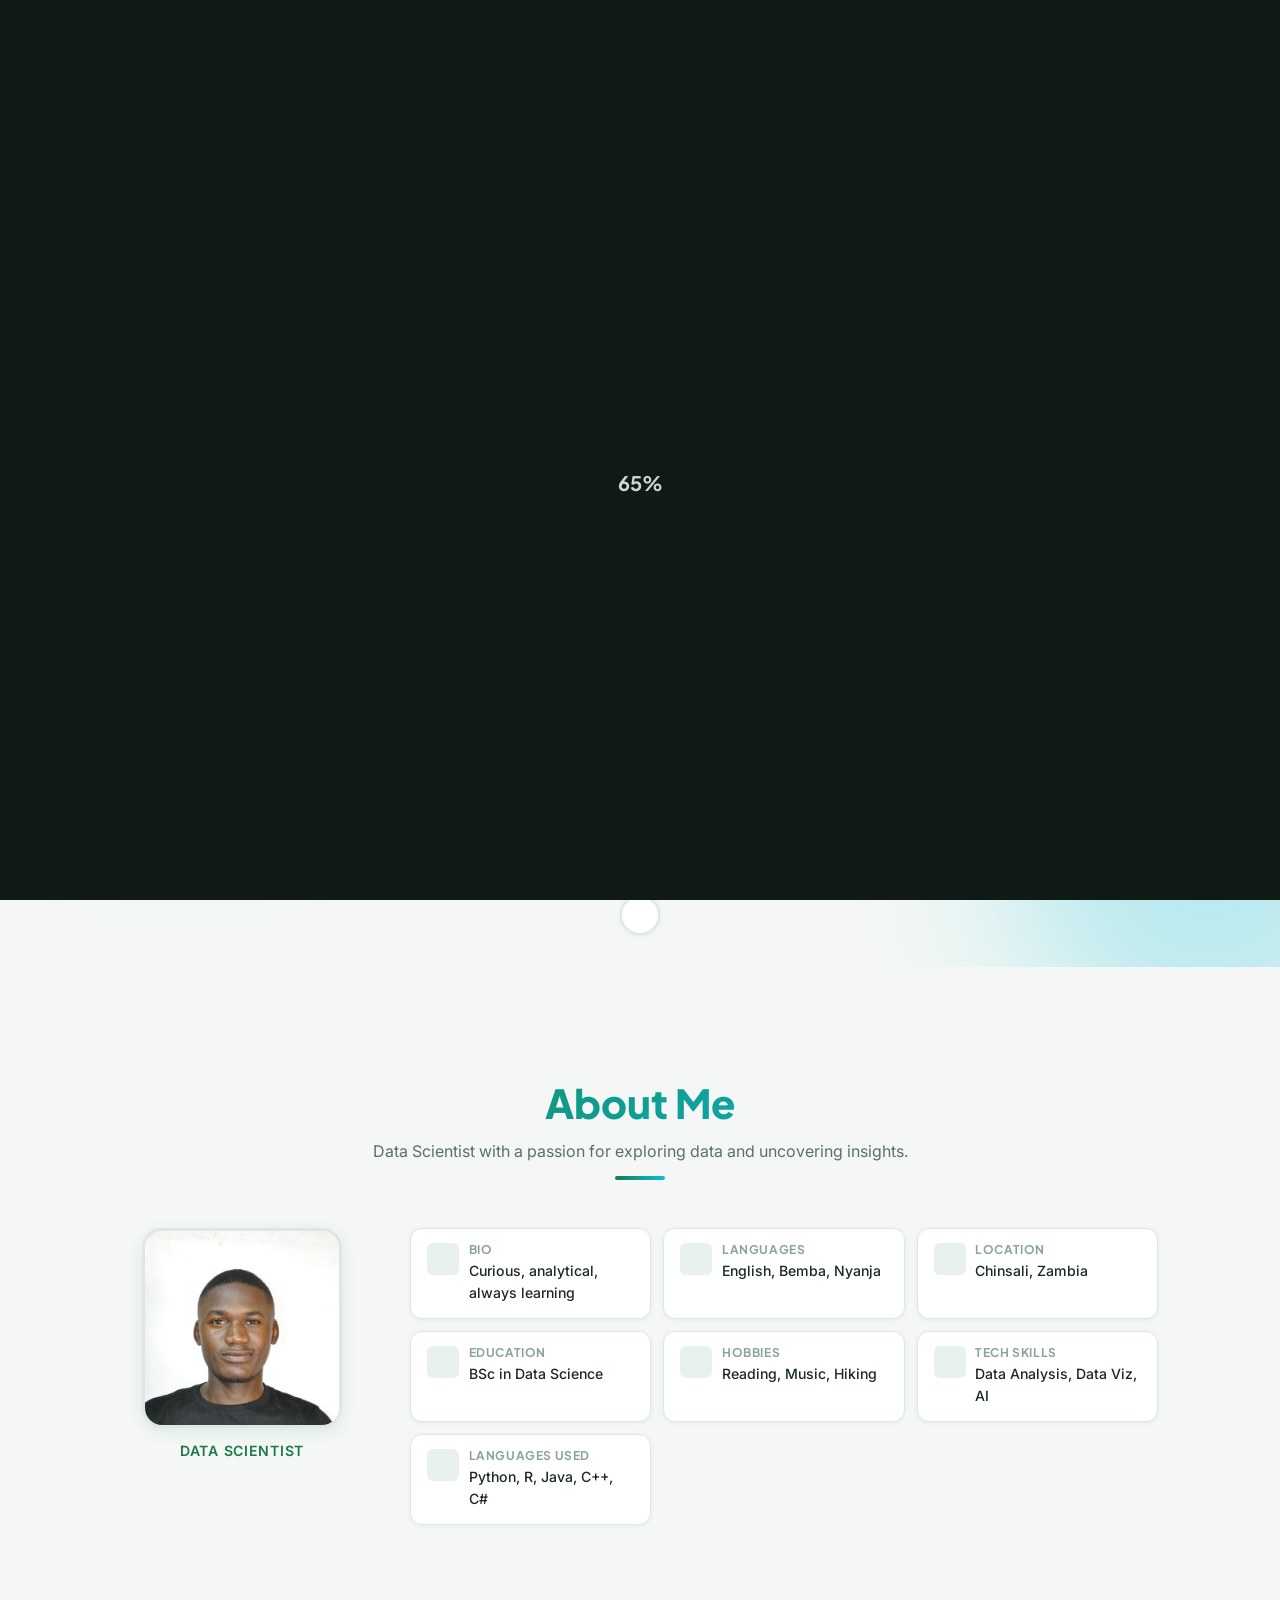
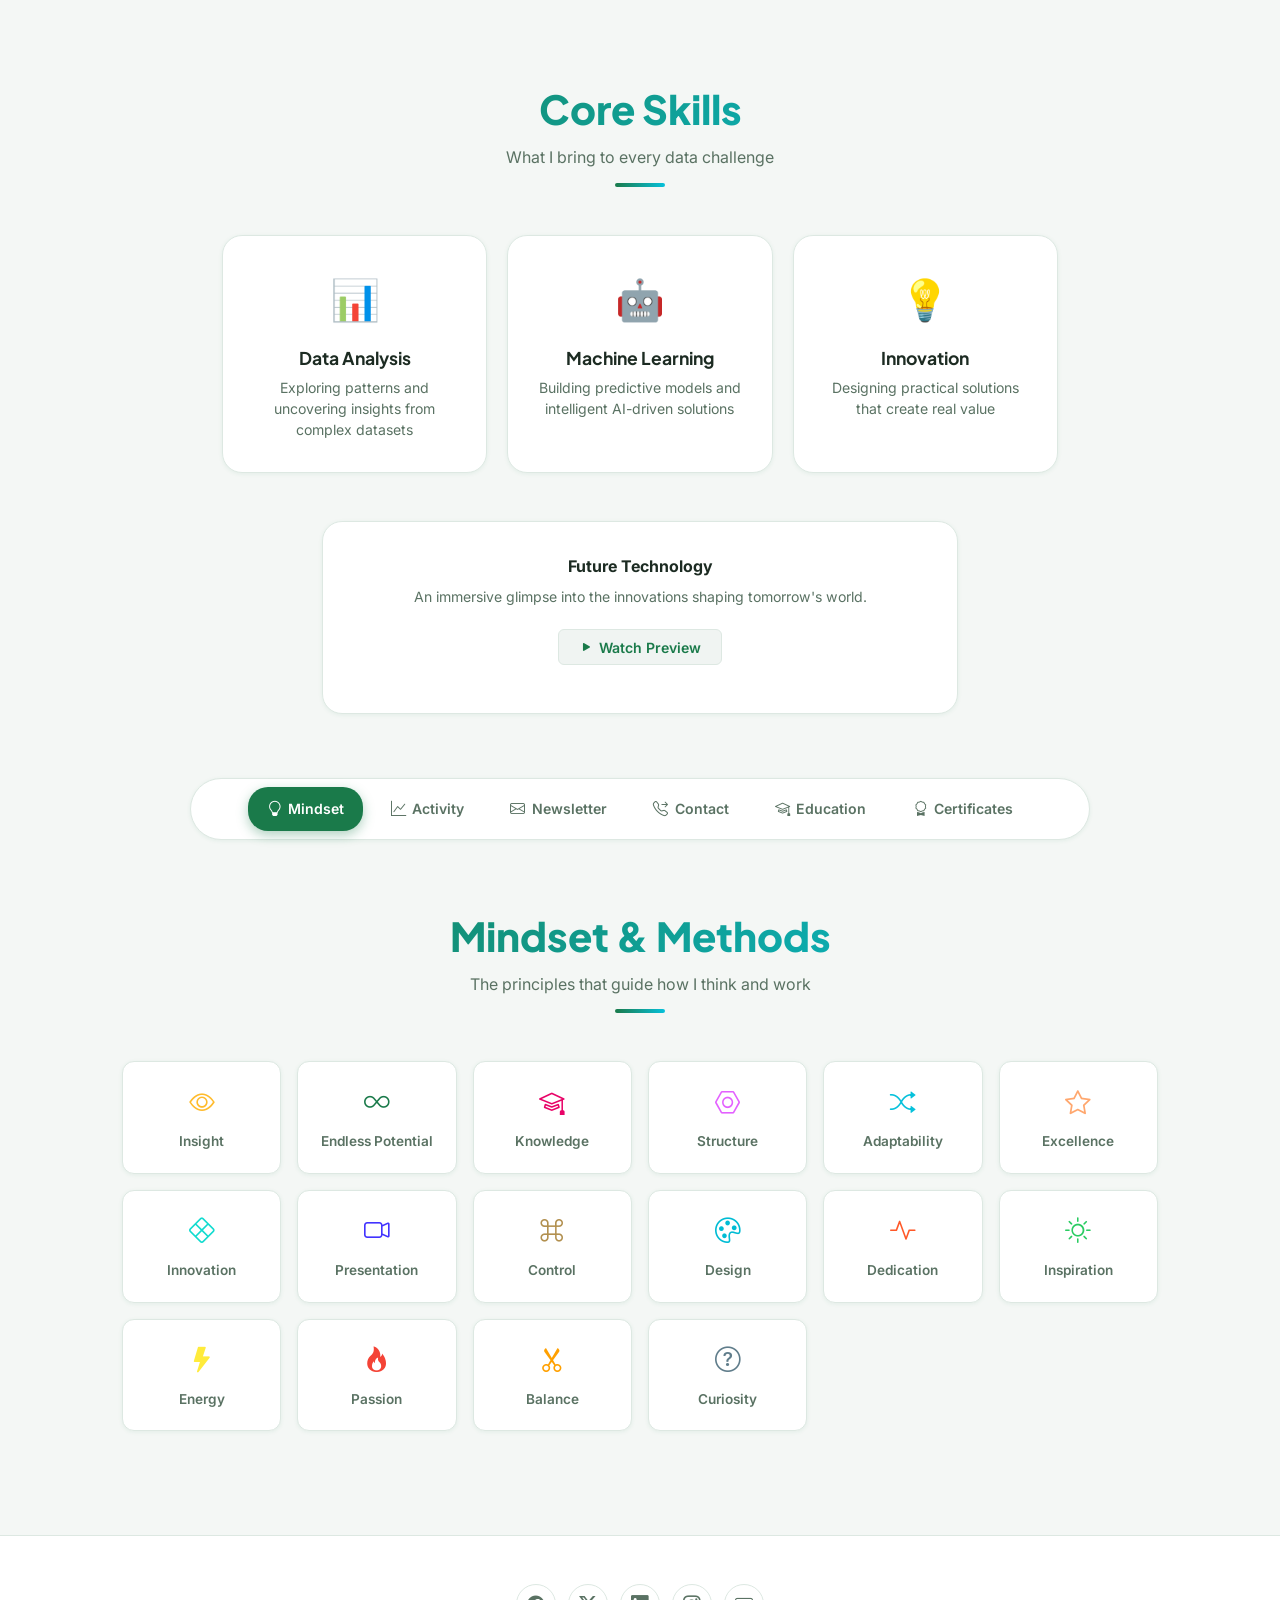
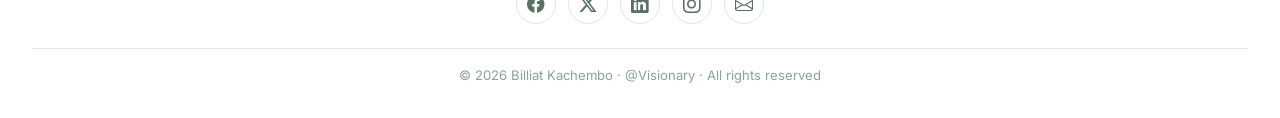
==== index.html @ a251810c "first commit" ====
<!DOCTYPE html>
<html lang="en">
<head>
  <meta charset="UTF-8" />
  <meta name="viewport" content="width=device-width, initial-scale=1.0" />
  <meta name="theme-color" content="#1a7a4a" />

  <title>Billiat Kachembo – Data Scientist | Author | Zambia</title>
  <meta name="description" content="Billiat Kachembo is a Data Scientist from Zambia specialising in data analysis, machine learning, and AI. BSc Data Science student, IBM & Google certified." />
  <meta name="keywords" content="Billiat Kachembo, Data Scientist Zambia, data analysis, machine learning, Python, IBM certified, Google Data Analytics, Kapasa Makasa University" />
  <meta name="author" content="Billiat Kachembo" />
  <meta name="robots" content="index, follow" />
  <link rel="canonical" href="https://billiatkachembo.github.io/billiat/" />

  <meta property="og:type" content="website" />
  <meta property="og:title" content="Billiat Kachembo – Data Scientist | Zambia" />
  <meta property="og:description" content="Data Scientist from Zambia specialising in machine learning, data analysis, and AI. IBM & Google certified." />
  <meta property="og:url" content="https://billiatkachembo.github.io/billiat/" />
  <meta property="og:image" content="https://billiatkachembo.github.io/billiat/trainer-3.jpg" />
  <meta property="og:site_name" content="Billiat Kachembo" />

  <meta name="twitter:card" content="summary_large_image" />
  <meta name="twitter:title" content="Billiat Kachembo – Data Scientist | Zambia" />
  <meta name="twitter:description" content="Data Scientist from Zambia specialising in machine learning, data analysis, and AI." />
  <meta name="twitter:image" content="https://billiatkachembo.github.io/billiat/trainer-3.jpg" />

  <link rel="icon" type="image/png" href="favicon.png" />
  <link rel="sitemap" type="application/xml" href="/billiat/sitemap.xml" />

  <!-- Styles -->
  <link rel="stylesheet" href="style.css" />
  <link rel="stylesheet" href="https://cdn.jsdelivr.net/npm/bootstrap-icons@1.11.3/font/bootstrap-icons.min.css" />
  <link rel="stylesheet" href="https://cdn.jsdelivr.net/npm/aos@2.3.4/dist/aos.css" />

  <!-- EmailJS -->
  <script src="https://cdn.jsdelivr.net/npm/emailjs-com@3/dist/email.min.js"></script>
  <script>(function(){ emailjs.init("L3v8qdf378wbAscEb"); })();</script>

  <!-- Lucide Icons -->
  <script src="https://unpkg.com/lucide@latest/dist/umd/lucide.min.js"></script>

  <!-- Loader inline style (must be instant) -->
  <style>
    body { visibility: hidden; }
    .loader-wrapper { visibility: visible; }
  </style>
</head>
<body>

<!-- ========== LOADER ========== -->
<div class="loader-wrapper" id="loader">
  <svg class="infinity-loader" viewBox="0 0 100 50">
    <path d="M10,25 C10,5 40,5 50,25 C60,45 90,45 90,25 C90,5 60,5 50,25 C40,45 10,45 10,25" />
  </svg>
  <div id="loader-pct" class="percentage-text">0%</div>
</div>

<!-- ========== NAVBAR ========== -->
<nav class="navbar">
  <div class="nav-left">
    <a href="index.html" class="navbar-brand">
      <i class="bi bi-journal-code"></i>
      <span>My Portfolio</span>
    </a>
  </div>

  <div class="nav-center">
    <ul class="nav-links">
      <li><a href="index.html" class="active"><i class="bi bi-house-door"></i> Home</a></li>
      <li><a href="#about"><i class="bi bi-person-circle"></i> About</a></li>
      <li><a href="#contact"><i class="bi bi-telephone-forward"></i> Contact</a></li>
      <li class="dropdown">
        <a href="#">Learn More <i class="bi bi-caret-down-fill"></i></a>
        <ul class="dropdown-menu">
          <li><a href="https://drive.google.com/file/d/1q4TPlEfB4oy-gtVEzhPevPQcetjvKkId/view?usp=drive_link" target="_blank" rel="noopener">Finances in Zambia</a></li>
          <li><a href="https://www.geeksforgeeks.org/data-science-for-beginners/" target="_blank" rel="noopener">Data Science</a></li>
        </ul>
      </li>
    </ul>
  </div>

  <div class="nav-right">
    <div class="nav-social">
      <a href="https://web.facebook.com/profile.php?id=61583184544433" target="_blank" rel="noopener" aria-label="Facebook"><i class="bi bi-facebook"></i></a>
      <a href="https://x.com/BKachembo?t=EgZlKtZi9ynj7zb6EPFFnA&s=09" target="_blank" rel="noopener" aria-label="Twitter"><i class="bi bi-twitter-x"></i></a>
      <a href="https://www.linkedin.com/in/billiat-kachembo-259314287/" target="_blank" rel="noopener" aria-label="LinkedIn"><i class="bi bi-linkedin"></i></a>
      <a href="https://www.instagram.com/billiat.kachembo" target="_blank" rel="noopener" aria-label="Instagram"><i class="bi bi-instagram"></i></a>
      <a href="mailto:billiatkachembo1@gmail.com" aria-label="Email"><i class="bi bi-envelope"></i></a>
    </div>
    <a href="search.html" class="nav-search-link">
      <i class="bi bi-search"></i> Search
    </a>
    <button id="theme-toggle" class="btn-icon" aria-label="Toggle theme">
      <i id="theme-icon" class="bi bi-moon"></i>
    </button>
  </div>
</nav>

<!-- Mobile Controls -->
<div class="mobile-toggle-container">
  <button class="mobile-menu-toggle" aria-label="Open menu"><i class="bi bi-list"></i></button>
  <button id="mobile-theme-toggle" class="btn-icon" aria-label="Toggle theme"><i id="mobile-theme-icon" class="bi bi-moon"></i></button>
</div>

<!-- Mobile Drawer -->
<div class="mobile-menu" id="mobileMenu">
  <div class="mobile-menu-header">
    <span class="navbar-brand"><i class="bi bi-journal-code"></i> My Portfolio</span>
    <button class="mobile-menu-close" aria-label="Close"><i class="bi bi-x-lg"></i></button>
  </div>
  <ul class="mobile-nav-links">
    <li><a href="index.html"><i class="bi bi-house-door"></i> Home</a></li>
    <li><a href="#about"><i class="bi bi-person-circle"></i> About</a></li>
    <li><a href="#contact"><i class="bi bi-telephone-forward"></i> Contact</a></li>
    <li><a href="https://drive.google.com/file/d/1q4TPlEfB4oy-gtVEzhPevPQcetjvKkId/view?usp=drive_link" target="_blank" rel="noopener"><i class="bi bi-file-earmark-text"></i> Finances in Zambia</a></li>
    <li><a href="https://www.geeksforgeeks.org/data-science-for-beginners/" target="_blank" rel="noopener"><i class="bi bi-mortarboard"></i> Data Science</a></li>
    <li><a href="search.html"><i class="bi bi-search"></i> Search Portfolio</a></li>
  </ul>
  <form class="mobile-search-box" action="search.html" method="GET">
    <input type="text" name="q" placeholder="Quick search…" aria-label="Search" />
    <button type="submit">Go</button>
  </form>
  <div class="mobile-social">
    <a href="https://web.facebook.com/profile.php?id=61583184544433" target="_blank" rel="noopener" aria-label="Facebook"><i class="bi bi-facebook"></i></a>
    <a href="https://x.com/BKachembo?t=EgZlKtZi9ynj7zb6EPFFnA&s=09" target="_blank" rel="noopener" aria-label="Twitter"><i class="bi bi-twitter-x"></i></a>
    <a href="https://www.linkedin.com/in/billiat-kachembo-259314287/" target="_blank" rel="noopener" aria-label="LinkedIn"><i class="bi bi-linkedin"></i></a>
    <a href="https://www.instagram.com/billiat.kachembo" target="_blank" rel="noopener" aria-label="Instagram"><i class="bi bi-instagram"></i></a>
    <a href="mailto:billiatkachembo1@gmail.com" aria-label="Email"><i class="bi bi-envelope"></i></a>
  </div>
</div>
<div class="mobile-menu-overlay" id="mobileOverlay"></div>

<!-- ========== HERO ========== -->
<section id="home" class="hero-section">
  <div class="hero-blob hero-blob-1"></div>
  <div class="hero-blob hero-blob-2"></div>
  <div class="hero-blob hero-blob-3"></div>
  <div class="hero-blob hero-blob-4"></div>
  <div class="hero-content">
    <h2 class="hero-greeting">👋 Hi there, I'm</h2>
    <h1 class="hero-title gradient-text">
      <span id="title-text"></span><span id="title-cursor" class="typewriter-cursor"></span>
    </h1>
    <p class="hero-subtitle">
      <span id="subtitle-text"></span><span id="subtitle-cursor" class="typewriter-cursor"></span>
    </p>
    <div class="hero-icons">
      <div class="hero-icon-item">
        <div class="hero-icon-circle"><i data-lucide="bar-chart-3"></i></div>
        <span>Data-Driven Insights</span>
      </div>
      <div class="hero-icon-item">
        <div class="hero-icon-circle"><i data-lucide="brain"></i></div>
        <span>Machine Learning</span>
      </div>
      <div class="hero-icon-item">
        <div class="hero-icon-circle"><i data-lucide="gem"></i></div>
        <span>Value Creation</span>
      </div>
      <div class="hero-icon-item">
        <div class="hero-icon-circle"><i data-lucide="archive"></i></div>
        <span>Organized Systems</span>
      </div>
    </div>
  </div>
  <a href="#about"><button class="scroll-btn" aria-label="Scroll down"><i data-lucide="chevron-down"></i></button></a>
</section>

<!-- ========== ABOUT ========== -->
<section id="about" class="about-section" data-aos="fade-up">
  <div class="section-header">
    <h2 class="gradient-text">About Me</h2>
    <p>Data Scientist with a passion for exploring data and uncovering insights.</p>
    <div class="section-divider"></div>
  </div>
  <div class="about-grid">
    <div class="about-photo">
      <div class="photo-frame">
        <img src="trainer-3.jpg" alt="Billiat Kachembo – Data Scientist" />
      </div>
      <p class="caption">Data Scientist</p>
    </div>
    <div class="info-grid">
      <div class="info-card">
        <div class="info-icon"><i data-lucide="user"></i></div>
        <div><h4>Bio</h4><p>Curious, analytical, always learning</p></div>
      </div>
      <div class="info-card">
        <div class="info-icon"><i data-lucide="globe"></i></div>
        <div><h4>Languages</h4><p>English, Bemba, Nyanja</p></div>
      </div>
      <div class="info-card">
        <div class="info-icon"><i data-lucide="map-pin"></i></div>
        <div><h4>Location</h4><p>Chinsali, Zambia</p></div>
      </div>
      <div class="info-card">
        <div class="info-icon"><i data-lucide="graduation-cap"></i></div>
        <div><h4>Education</h4><p>BSc in Data Science</p></div>
      </div>
      <div class="info-card">
        <div class="info-icon"><i data-lucide="music"></i></div>
        <div><h4>Hobbies</h4><p>Reading, Music, Hiking</p></div>
      </div>
      <div class="info-card">
        <div class="info-icon"><i data-lucide="code"></i></div>
        <div><h4>Tech Skills</h4><p>Data Analysis, Data Viz, AI</p></div>
      </div>
      <div class="info-card">
        <div class="info-icon"><i data-lucide="terminal"></i></div>
        <div><h4>Languages Used</h4><p>Python, R, Java, C++, C#</p></div>
      </div>
    </div>
  </div>
</section>

<!-- ========== SKILLS ========== -->
<section id="skills" class="skills-section" data-aos="fade-up">
  <div class="section-header">
    <h2 class="gradient-text">Core Skills</h2>
    <p>What I bring to every data challenge</p>
    <div class="section-divider"></div>
  </div>
  <div class="skills-grid">
    <div class="skill-card">
      <span class="skill-emoji">📊</span>
      <h4>Data Analysis</h4>
      <p>Exploring patterns and uncovering insights from complex datasets</p>
    </div>
    <div class="skill-card">
      <span class="skill-emoji">🤖</span>
      <h4>Machine Learning</h4>
      <p>Building predictive models and intelligent AI-driven solutions</p>
    </div>
    <div class="skill-card">
      <span class="skill-emoji">💡</span>
      <h4>Innovation</h4>
      <p>Designing practical solutions that create real value</p>
    </div>
  </div>
</section>

<!-- ========== VIDEO ========== -->
<div class="video-section" data-aos="fade-up">
  <div class="video-card">
    <strong>Future Technology</strong>
    <p>An immersive glimpse into the innovations shaping tomorrow's world.</p>
    <button class="btn-toggle-video" id="videoToggleBtn">
      <i class="bi bi-play-fill"></i> Watch Preview
    </button>
    <div id="videoContainer">
      <video id="techVideo" autoplay loop muted playsinline>
        <source src="Black%20and%20Blue%20Futuristic%20Technology%20Video.mp4" type="video/mp4">
      </video>
    </div>
  </div>
</div>

<!-- ========== SUB-MENU ========== -->
<section class="sub-menu-section">
  <div class="sub-menu-tabs" id="subMenuTabs">
    <a href="#features" class="sub-menu-tab active" data-target="features">
      <i class="bi bi-lightbulb"></i> <span>Mindset</span>
    </a>
    <a href="#activity" class="sub-menu-tab" data-target="activity">
      <i class="bi bi-graph-up"></i> <span>Activity</span>
    </a>
    <a href="#newsletter" class="sub-menu-tab" data-target="newsletter">
      <i class="bi bi-envelope"></i> <span>Newsletter</span>
    </a>
    <a href="#contact" class="sub-menu-tab" data-target="contact">
      <i class="bi bi-telephone-forward"></i> <span>Contact</span>
    </a>
    <a href="#education" class="sub-menu-tab" data-target="education">
      <i class="bi bi-mortarboard"></i> <span>Education</span>
    </a>
    <a href="#certifications" class="sub-menu-tab" data-target="certifications">
      <i class="bi bi-award"></i> <span>Certificates</span>
    </a>
  </div>
</section>

<!-- ========== FEATURES (MINDSET & METHODS) ========== -->
<section id="features" class="features-section section-tab-content visible">
  <div class="section-header">
    <h2 class="gradient-text">Mindset &amp; Methods</h2>
    <p>The principles that guide how I think and work</p>
    <div class="section-divider"></div>
  </div>
  <div class="features-grid">
    <div class="feature-box"><i class="bi bi-eye" style="color:#ffbb2c"></i>Insight</div>
    <div class="feature-box"><i class="bi bi-infinity" style="color:#1a7a4a"></i>Endless Potential</div>
    <div class="feature-box"><i class="bi bi-mortarboard" style="color:#e80368"></i>Knowledge</div>
    <div class="feature-box"><i class="bi bi-nut" style="color:#e361ff"></i>Structure</div>
    <div class="feature-box"><i class="bi bi-shuffle" style="color:#06c1db"></i>Adaptability</div>
    <div class="feature-box"><i class="bi bi-star" style="color:#ffa76e"></i>Excellence</div>
    <div class="feature-box"><i class="bi bi-x-diamond" style="color:#11dbcf"></i>Innovation</div>
    <div class="feature-box"><i class="bi bi-camera-video" style="color:#4233ff"></i>Presentation</div>
    <div class="feature-box"><i class="bi bi-command" style="color:#b2904f"></i>Control</div>
    <div class="feature-box"><i class="bi bi-palette" style="color:#00bcd4"></i>Design</div>
    <div class="feature-box"><i class="bi bi-activity" style="color:#ff5828"></i>Dedication</div>
    <div class="feature-box"><i class="bi bi-brightness-high" style="color:#29cc61"></i>Inspiration</div>
    <div class="feature-box"><i class="bi bi-lightning-fill" style="color:#ffeb3b"></i>Energy</div>
    <div class="feature-box"><i class="bi bi-fire" style="color:#f44336"></i>Passion</div>
    <div class="feature-box"><i class="bi bi-scissors" style="color:#ffa000"></i>Balance</div>
    <div class="feature-box"><i class="bi bi-question-circle" style="color:#607d8b"></i>Curiosity</div>
  </div>
</section>

<!-- ========== ACTIVITY ========== -->
<section id="activity" class="activity-section section-tab-content">
  <div class="section-header">
    <h2 class="gradient-text">Activity &amp; Events</h2>
    <p>Workshops and webinars I'm hosting</p>
    <div class="section-divider"></div>
  </div>
  <div class="activity-grid">
    <div class="activity-card" data-aos="fade-up">
      <div class="activity-img">
        <img src="events-item-1.jpg" alt="Introduction to Data Science" />
        <span class="activity-tag">Workshop</span>
      </div>
      <div class="activity-body">
        <h5 class="activity-title">Introduction to Data Science</h5>
        <p class="activity-date"><i class="bi bi-calendar-event"></i> Sunday, July 20 · 7:00 PM</p>
        <p>Join me for an introductory session on data science, exploring the basics, tools, and opportunities in the field.</p>
      </div>
    </div>
    <div class="activity-card" data-aos="fade-up" data-aos-delay="100">
      <div class="activity-img">
        <img src="events-item-2.jpg" alt="Python for Beginners" />
        <span class="activity-tag">Webinar</span>
      </div>
      <div class="activity-body">
        <h5 class="activity-title">Python for Beginners</h5>
        <p class="activity-date"><i class="bi bi-calendar-event"></i> Saturday, August 10 · 3:00 PM</p>
        <p>A hands-on workshop for new programmers. Learn Python basics and how it powers data analysis and automation.</p>
      </div>
    </div>
    <div class="activity-card" data-aos="fade-up" data-aos-delay="200">
      <div class="activity-img">
        <img src="1353386.png" alt="Building Web Interfaces" />
        <span class="activity-tag">Workshop</span>
      </div>
      <div class="activity-body">
        <h5 class="activity-title">Building Web Interfaces</h5>
        <p class="activity-date"><i class="bi bi-calendar-event"></i> Friday, August 30 · 5:00 PM</p>
        <p>Create beautiful, responsive web interfaces using HTML, CSS, and JavaScript in this interactive session.</p>
      </div>
    </div>
  </div>
</section>

<!-- ========== NEWSLETTER ========== -->
<section id="newsletter" class="newsletter-section section-tab-content">
  <div class="section-header">
    <h2 class="gradient-text">Newsletter</h2>
    <p>Stay informed about my latest projects and insights in data science</p>
    <div class="section-divider"></div>
  </div>
  <p class="newsletter-intro">
    Subscribe for updates on my latest projects, data science insights, machine learning discoveries, and practical Python tips — delivered straight to your inbox.
  </p>
  <div class="newsletter-form-card">
    <form id="newsletter-form">
      <div class="newsletter-input-wrap">
        <input type="email" name="user_email" placeholder="your@email.com" required class="newsletter-input" />
        <button type="submit" class="btn-subscribe">Sign Up</button>
      </div>
      <p id="newsletter-msg"></p>
      <p class="newsletter-note">By subscribing you agree to receive emails. Unsubscribe anytime.</p>
    </form>
  </div>
  <div class="benefits-grid">
    <div class="benefit-box">
      <i class="bi bi-envelope-paper-fill b-icon" style="color:#9b59b6"></i>
      <h4>Regular Updates</h4>
      <p>New projects & insights</p>
    </div>
    <div class="benefit-box">
      <i class="bi bi-bar-chart-line-fill b-icon" style="color:#007bff"></i>
      <h4>Data Analysis & Viz</h4>
    </div>
    <div class="benefit-box">
      <i class="bi bi-cpu-fill b-icon" style="color:#28a745"></i>
      <h4>Machine Learning & AI</h4>
    </div>
    <div class="benefit-box">
      <i class="bi bi-graph-up b-icon" style="color:#007bff"></i>
      <h4>Statistical Modeling</h4>
    </div>
    <div class="benefit-box">
      <i class="bi bi-lightbulb-fill b-icon" style="color:#28a745"></i>
      <h4>Data-Driven Insights</h4>
    </div>
    <div class="benefit-box">
      <span class="b-icon">📊</span>
      <h4>Data Science Tips</h4>
      <p>Real-world experiences</p>
    </div>
    <div class="benefit-box">
      <span class="b-icon">🎯</span>
      <h4>Exclusive Content</h4>
      <p>Resources & insights</p>
    </div>
  </div>
</section>

<!-- ========== CONTACT ========== -->
<section id="contact" class="contact-section section-tab-content">
  <div class="section-header">
    <h2 class="gradient-text">Contact Me</h2>
    <p>Have a project, question, or just want to connect?</p>
    <div class="section-divider"></div>
  </div>
  <div class="contact-grid">
    <form id="contact-form" class="contact-form">
      <div class="form-group">
        <label for="from_name">Name</label>
        <input id="from_name" name="from_name" type="text" placeholder="Your full name" required />
      </div>
      <div class="form-group">
        <label for="reply_to">Email</label>
        <input id="reply_to" name="reply_to" type="email" placeholder="your@email.com" required />
      </div>
      <div class="form-group">
        <label for="message">Message</label>
        <textarea id="message" name="message" rows="5" placeholder="Type your message here…" required></textarea>
      </div>
      <button type="submit" class="btn-send">Send Message</button>
      <p id="contact-msg"></p>
    </form>
    <div class="contact-info">
      <div class="contact-info-item">
        <div class="contact-info-icon"><i data-lucide="map-pin"></i></div>
        <div>
          <h4>Address</h4>
          <p>Lusaka, Zambia</p>
        </div>
      </div>
      <div class="contact-info-item">
        <div class="contact-info-icon"><i data-lucide="phone"></i></div>
        <div>
          <h4>Phone</h4>
          <a href="tel:+260777771921">+260 777 771 921</a><br>
          <a href="tel:+260965169247">+260 965 169 247</a>
        </div>
      </div>
      <div class="contact-info-item">
        <div class="contact-info-icon"><i data-lucide="mail"></i></div>
        <div>
          <h4>Email</h4>
          <a href="mailto:billiatkachembo1@gmail.com">billiatkachembo1@gmail.com</a>
        </div>
      </div>
    </div>
  </div>
</section>

<!-- ========== EDUCATION ========== -->
<section id="education" class="education-section section-tab-content">
  <div class="section-header">
    <h2 class="gradient-text">Education</h2>
    <p>My academic journey in data science</p>
    <div class="section-divider"></div>
  </div>
  <div class="education-card">
    <p>Currently pursuing a <strong>BSc in Data Science</strong> at <strong>Kapasa Makasa University</strong>, building a strong foundation in statistics, programming, machine learning, and data-driven decision making.</p>
    <button class="btn-map-toggle" id="mapToggleBtn">
      <i class="bi bi-geo-alt-fill"></i> Show Campus Map
    </button>
    <div class="map-wrapper" id="mapWrapper">
      <iframe
        src="https://www.google.com/maps/embed?pb=!1m21!1m12!1m3!1d1003976.1127326398!2d32.1292393681145!3d-10.59623444019156!2m3!1f0!2f0!3f0!3m2!1i1024!2i768!4f13.1!4m6!3e6!4m0!4m3!3m2!1d-10.605165999999999!2d32.221727!5e0!3m2!1sen!2szm!4v1753871654429!5m2!1sen!2szm"
        allowfullscreen=""
        loading="lazy"
        referrerpolicy="no-referrer-when-downgrade"
        title="Kapasa Makasa University Map">
      </iframe>
    </div>
  </div>
</section>

<!-- ========== CERTIFICATIONS ========== -->
<section id="certifications" class="certifications-section section-tab-content">
  <div class="section-header">
    <h2 class="gradient-text">Certifications</h2>
    <p>Professional credentials from top global platforms</p>
    <div class="section-divider"></div>
  </div>
  <div class="certifications-grid">
    <div class="cert-card" data-aos="fade-up">
      <div class="cert-header">
        <div>
          <h3 class="cert-title">IBM Data Science Professional Certificate</h3>
          <div class="cert-platform"><i class="bi bi-mortarboard"></i> Coursera</div>
        </div>
        <span class="cert-date">Aug 2024</span>
      </div>
      <div class="cert-skills">
        <span class="skill-pill">Python</span>
        <span class="skill-pill">SQL</span>
        <span class="skill-pill">Data Visualization</span>
        <span class="skill-pill">Machine Learning</span>
        <span class="skill-pill">Statistical Analysis</span>
      </div>
      <a href="#" class="cert-link"><i class="bi bi-box-arrow-up-right"></i> View Certificate</a>
    </div>
    <div class="cert-card" data-aos="fade-up" data-aos-delay="100">
      <div class="cert-header">
        <div>
          <h3 class="cert-title">Google Data Analytics Professional Certificate</h3>
          <div class="cert-platform"><i class="bi bi-mortarboard"></i> Coursera</div>
        </div>
        <span class="cert-date">Jul 2024</span>
      </div>
      <div class="cert-skills">
        <span class="skill-pill">R</span>
        <span class="skill-pill">Tableau</span>
        <span class="skill-pill">Spreadsheets</span>
        <span class="skill-pill">Data Cleaning</span>
        <span class="skill-pill">Data Analysis</span>
      </div>
      <a href="#" class="cert-link"><i class="bi bi-box-arrow-up-right"></i> View Certificate</a>
    </div>
  </div>
</section>

<!-- ========== FOOTER ========== -->
<footer class="footer">
  <div class="footer-socials">
    <a href="https://web.facebook.com/profile.php?id=61583184544433" target="_blank" rel="noopener" aria-label="Facebook"><i class="bi bi-facebook"></i></a>
    <a href="https://x.com/BKachembo?t=EgZlKtZi9ynj7zb6EPFFnA&s=09" target="_blank" rel="noopener" aria-label="Twitter"><i class="bi bi-twitter-x"></i></a>
    <a href="https://www.linkedin.com/in/billiat-kachembo-259314287/" target="_blank" rel="noopener" aria-label="LinkedIn"><i class="bi bi-linkedin"></i></a>
    <a href="https://www.instagram.com/billiat.kachembo" target="_blank" rel="noopener" aria-label="Instagram"><i class="bi bi-instagram"></i></a>
    <a href="mailto:billiatkachembo1@gmail.com" aria-label="Email"><i class="bi bi-envelope"></i></a>
  </div>
  <div class="footer-bottom">
    <p>© 2026 Billiat Kachembo · @Visionary · All rights reserved</p>
  </div>
</footer>

<!-- Scroll to top -->
<button class="scroll-top-btn" id="scrollTopBtn" aria-label="Back to top">
  <i data-lucide="arrow-up"></i>
</button>

<!-- ========== SCHEMA MARKUP ========== -->
<script type="application/ld+json">
{
  "@context": "https://schema.org",
  "@type": "Person",
  "name": "Billiat Kachembo",
  "url": "https://billiatkachembo.github.io/billiat/",
  "image": "https://billiatkachembo.github.io/billiat/trainer-3.jpg",
  "jobTitle": "Data Scientist",
  "description": "Data Scientist from Zambia specialising in data analysis, machine learning, and AI. BSc Data Science student at Kapasa Makasa University.",
  "address": { "@type": "PostalAddress", "addressLocality": "Lusaka", "addressCountry": "Zambia" },
  "knowsAbout": ["Data Science", "Machine Learning", "Python", "Data Analysis", "Artificial Intelligence"],
  "hasCredential": [
    { "@type": "EducationalOccupationalCredential", "name": "IBM Data Science Professional Certificate", "recognizedBy": { "@type": "Organization", "name": "Coursera / IBM" } },
    { "@type": "EducationalOccupationalCredential", "name": "Google Data Analytics Professional Certificate", "recognizedBy": { "@type": "Organization", "name": "Coursera / Google" } }
  ],
  "sameAs": ["https://www.linkedin.com/in/billiat-kachembo-259314287/", "https://x.com/BKachembo"]
}
</script>
<script type="application/ld+json">
{
  "@context": "https://schema.org",
  "@type": "WebSite",
  "name": "Billiat Kachembo",
  "url": "https://billiatkachembo.github.io/billiat",
  "potentialAction": {
    "@type": "SearchAction",
    "target": "https://billiatkachembo.github.io/billiat/search.html?q={search_term_string}",
    "query-input": "required name=search_term_string"
  }
}
</script>

<!-- ========== SCRIPTS ========== -->
<script src="https://cdn.jsdelivr.net/npm/aos@2.3.4/dist/aos.js"></script>
<script>
(function () {
  'use strict';

  // ---- Reveal body after loader ----
  document.body.style.visibility = 'visible';

  // ---- Loader ----
  const loader = document.getElementById('loader');
  const pct    = document.getElementById('loader-pct');
  let progress = 0;
  const minTime = 2800;
  const startTime = Date.now();
  const ticker = setInterval(() => {
    progress = Math.min(progress + Math.random() * 3, 100);
    pct.textContent = Math.floor(progress) + '%';
    if (progress >= 100) {
      clearInterval(ticker);
      const remaining = Math.max(0, minTime - (Date.now() - startTime));
      setTimeout(() => {
        loader.style.opacity = '0';
        setTimeout(() => loader.style.display = 'none', 800);
      }, remaining);
    }
  }, 50);

  // ---- Theme ----
  function applyTheme(dark) {
    document.body.classList.toggle('dark', dark);
    const icon   = document.getElementById('theme-icon');
    const mIcon  = document.getElementById('mobile-theme-icon');
    const cls    = dark ? ['bi-sun', 'bi-moon'] : ['bi-moon', 'bi-sun'];
    if (icon)  { icon.classList.remove(cls[0]);  icon.classList.add(cls[1]); }
    if (mIcon) { mIcon.classList.remove(cls[0]); mIcon.classList.add(cls[1]); }
    localStorage.setItem('theme', dark ? 'dark' : 'light');
  }
  const saved = localStorage.getItem('theme');
  if (saved) applyTheme(saved === 'dark');
  else if (matchMedia('(prefers-color-scheme:dark)').matches) applyTheme(true);

  document.getElementById('theme-toggle').addEventListener('click', () => applyTheme(!document.body.classList.contains('dark')));
  document.getElementById('mobile-theme-toggle').addEventListener('click', () => applyTheme(!document.body.classList.contains('dark')));

  // ---- Mobile menu ----
  const mobileMenu    = document.getElementById('mobileMenu');
  const mobileOverlay = document.getElementById('mobileOverlay');
  function openMenu()  { mobileMenu.classList.add('active'); mobileOverlay.classList.add('active'); document.body.classList.add('menu-open'); }
  function closeMenu() { mobileMenu.classList.remove('active'); mobileOverlay.classList.remove('active'); document.body.classList.remove('menu-open'); }
  document.querySelector('.mobile-menu-toggle').addEventListener('click', openMenu);
  document.querySelector('.mobile-menu-close').addEventListener('click', closeMenu);
  mobileOverlay.addEventListener('click', closeMenu);
  document.querySelectorAll('.mobile-nav-links a').forEach(a => a.addEventListener('click', closeMenu));

  // ---- Typewriter ----
  const TITLE    = 'BILLIAT';
  const SUBTITLE = 'A data scientist passionate about everything that makes sense 😎';
  const titleEl    = document.getElementById('title-text');
  const subtitleEl = document.getElementById('subtitle-text');
  let ti = 0, si = 0, erasing = false;
  function typeStep() {
    if (!titleEl || !subtitleEl) return;
    if (!erasing) {
      if (ti < TITLE.length) { titleEl.textContent += TITLE[ti++]; setTimeout(typeStep, 180); }
      else if (si < SUBTITLE.length) { subtitleEl.textContent += SUBTITLE[si++]; setTimeout(typeStep, 60); }
      else { erasing = true; setTimeout(typeStep, 2000); }
    } else {
      if (subtitleEl.textContent.length) { subtitleEl.textContent = SUBTITLE.slice(0, --si); setTimeout(typeStep, 30); }
      else if (titleEl.textContent.length) { titleEl.textContent = TITLE.slice(0, --ti); setTimeout(typeStep, 100); }
      else { erasing = false; setTimeout(typeStep, 800); }
    }
  }
  setTimeout(typeStep, 3200); // start after loader fades

  // ---- Sub-menu tabs ----
  const tabs = document.querySelectorAll('.sub-menu-tab');
  function showSection(id) {
    document.querySelectorAll('.section-tab-content').forEach(s => s.classList.remove('visible'));
    const target = document.getElementById(id);
    if (target) target.classList.add('visible');
  }
  const savedTab = localStorage.getItem('activeTab');
  const initTab  = savedTab ? document.querySelector(`.sub-menu-tab[data-target="${savedTab}"]`) : document.querySelector('.sub-menu-tab.active');
  if (initTab) {
    tabs.forEach(t => t.classList.remove('active'));
    initTab.classList.add('active');
    showSection(initTab.dataset.target);
  }
  tabs.forEach(tab => {
    tab.addEventListener('click', e => {
      e.preventDefault();
      tabs.forEach(t => t.classList.remove('active'));
      tab.classList.add('active');
      showSection(tab.dataset.target);
      localStorage.setItem('activeTab', tab.dataset.target);
    });
  });

  // ---- Video toggle ----
  const videoToggleBtn = document.getElementById('videoToggleBtn');
  const videoContainer = document.getElementById('videoContainer');
  const video          = document.getElementById('techVideo');
  if (videoToggleBtn) {
    videoToggleBtn.addEventListener('click', () => {
      const open = videoContainer.style.display !== 'none' && videoContainer.style.display !== '';
      if (open) {
        video.pause();
        videoContainer.style.display = 'none';
        videoToggleBtn.innerHTML = '<i class="bi bi-play-fill"></i> Watch Preview';
      } else {
        videoContainer.style.display = 'block';
        video.play();
        videoToggleBtn.innerHTML = '<i class="bi bi-x-lg"></i> Hide Video';
      }
    });
  }

  // ---- Map toggle ----
  const mapToggleBtn = document.getElementById('mapToggleBtn');
  const mapWrapper   = document.getElementById('mapWrapper');
  if (mapToggleBtn) {
    mapToggleBtn.addEventListener('click', () => {
      const open = mapWrapper.classList.toggle('open');
      mapToggleBtn.innerHTML = open
        ? '<i class="bi bi-geo-alt-fill"></i> Hide Map'
        : '<i class="bi bi-geo-alt-fill"></i> Show Campus Map';
    });
  }

  // ---- Scroll to top ----
  const scrollTopBtn = document.getElementById('scrollTopBtn');
  window.addEventListener('scroll', () => {
    scrollTopBtn.classList.toggle('show', window.scrollY > 320);
  });
  scrollTopBtn.addEventListener('click', () => window.scrollTo({ top: 0, behavior: 'smooth' }));

  // ---- Newsletter form ----
  const newsletterForm = document.getElementById('newsletter-form');
  const newsletterMsg  = document.getElementById('newsletter-msg');
  if (newsletterForm) {
    newsletterForm.addEventListener('submit', async e => {
      e.preventDefault();
      const email = newsletterForm.user_email.value.trim();
      if (!/^[^\s@]+@[^\s@]+\.[^\s@]+$/.test(email)) {
        newsletterMsg.style.color = 'var(--danger)';
        newsletterMsg.textContent = 'Please enter a valid email address.';
        return;
      }
      try {
        await emailjs.send('service_bfi98ia', 'template_3y5ud5f', { user_email: email });
        newsletterMsg.style.color = 'var(--primary)';
        newsletterMsg.textContent = '✅ Thank you for subscribing!';
        newsletterForm.reset();
      } catch (err) {
        newsletterMsg.style.color = 'var(--danger)';
        newsletterMsg.textContent = '❌ Something went wrong. Please try again.';
      }
    });
  }

  // ---- Contact form ----
  const contactForm = document.getElementById('contact-form');
  const contactMsg  = document.getElementById('contact-msg');
  if (contactForm) {
    contactForm.addEventListener('submit', async e => {
      e.preventDefault();
      const data = {
        from_name: contactForm.from_name.value.trim(),
        reply_to:  contactForm.reply_to.value.trim(),
        message:   contactForm.message.value.trim()
      };
      if (!data.from_name || !data.reply_to || !data.message) {
        contactMsg.style.color = 'var(--danger)';
        contactMsg.textContent = 'Please fill in all fields.';
        return;
      }
      try {
        await emailjs.send('service_bfi98ia', 'template_hxw2jnn', data);
        contactMsg.style.color = 'var(--primary)';
        contactMsg.textContent = '✅ Message sent successfully!';
        contactForm.reset();
      } catch (err) {
        contactMsg.style.color = 'var(--danger)';
        contactMsg.textContent = '❌ Failed to send. Please try again.';
      }
    });
  }

  // ---- Init libraries ----
  AOS.init({ duration: 600, once: true, offset: 60 });
  lucide.createIcons();

})();
</script>
</body>
</html>
---- style.css ----
/* =============================================
   BILLIAT KACHEMBO — PORTFOLIO STYLESHEET
   ============================================= */

/* --- Google Fonts --- */
@import url('https://fonts.googleapis.com/css2?family=Plus+Jakarta+Sans:wght@400;500;600;700;800&family=Inter:wght@300;400;500;600&display=swap');

/* --- CSS Variables --- */
:root {
  /* Colors */
  --primary:        #1a7a4a;
  --primary-light:  #21a362;
  --primary-dark:   #145e38;
  --accent:         #06c1db;
  --accent-light:   #3bd6ed;
  --danger:         #ef4444;
  --warning:        #f59e0b;

  /* Backgrounds & surfaces */
  --bg:             #f4f7f5;
  --surface:        #ffffff;
  --surface-2:      #f0f4f2;
  --border:         #dde8e2;

  /* Text */
  --text:           #1c2b22;
  --text-muted:     #5a7263;
  --text-light:     #8aa596;

  /* Shadows */
  --shadow-sm:      0 1px 4px rgba(26,122,74,0.08);
  --shadow:         0 4px 16px rgba(26,122,74,0.10);
  --shadow-lg:      0 12px 40px rgba(26,122,74,0.15);
  --shadow-hover:   0 8px 28px rgba(26,122,74,0.20);

  /* Radii */
  --radius-sm:      6px;
  --radius:         12px;
  --radius-lg:      20px;
  --radius-xl:      32px;

  /* Typography */
  --font-head:      'Plus Jakarta Sans', sans-serif;
  --font-body:      'Inter', sans-serif;

  /* Transitions */
  --transition:     all 0.25s ease;
}

/* Dark Mode Variables */
body.dark {
  --bg:             #0f1a14;
  --surface:        #1a2820;
  --surface-2:      #243320;
  --border:         #2a4035;
  --text:           #e8f0eb;
  --text-muted:     #8fba9f;
  --text-light:     #5a7a65;
  --shadow-sm:      0 1px 4px rgba(0,0,0,0.3);
  --shadow:         0 4px 16px rgba(0,0,0,0.4);
  --shadow-lg:      0 12px 40px rgba(0,0,0,0.5);
}

/* --- Reset & Base --- */
*, *::before, *::after { box-sizing: border-box; margin: 0; padding: 0; }

html { scroll-behavior: smooth; }

body {
  font-family: var(--font-body);
  background: var(--bg);
  color: var(--text);
  line-height: 1.6;
  overflow-x: hidden;
  transition: background 0.3s ease, color 0.3s ease;
}

img { max-width: 100%; height: auto; display: block; }
a { text-decoration: none; color: inherit; }
ul { list-style: none; }
button { font-family: var(--font-body); cursor: pointer; }

h1, h2, h3, h4, h5 { font-family: var(--font-head); line-height: 1.2; }

/* --- Loader --- */
.loader-wrapper {
  position: fixed;
  inset: 0;
  background: #0f1a14;
  display: flex;
  flex-direction: column;
  align-items: center;
  justify-content: center;
  z-index: 9999;
  opacity: 1;
  transition: opacity 0.8s ease;
}
.loader-wrapper.fade-out { opacity: 0; pointer-events: none; }

.infinity-loader { width: 100px; height: 50px; }
.infinity-loader path {
  stroke: var(--primary-light);
  stroke-width: 5;
  fill: none;
  stroke-linecap: round;
  stroke-dasharray: 400;
  stroke-dashoffset: 400;
  animation: drawPath 2s linear infinite;
}
@keyframes drawPath {
  0%   { stroke-dashoffset: 400; }
  50%  { stroke-dashoffset: 0; }
  100% { stroke-dashoffset: 400; }
}
.percentage-text {
  color: #d1d5db;
  font-size: 1.25rem;
  font-weight: 700;
  margin-top: 1rem;
  font-family: var(--font-head);
}

/* --- Navbar --- */
.navbar {
  position: sticky;
  top: 0;
  z-index: 1000;
  display: flex;
  align-items: center;
  justify-content: space-between;
  padding: 0.85rem 2rem;
  background: var(--surface);
  border-bottom: 1px solid var(--border);
  box-shadow: var(--shadow-sm);
  transition: var(--transition);
  gap: 1rem;
}
.nav-left { flex-shrink: 0; }
.navbar-brand {
  display: flex;
  align-items: center;
  gap: 0.5rem;
  font-family: var(--font-head);
  font-size: 1.3rem;
  font-weight: 800;
  color: var(--primary);
}
.navbar-brand i { font-size: 1.5rem; }

.nav-center { flex: 1; display: flex; justify-content: center; }
.nav-links {
  display: flex;
  align-items: center;
  gap: 0.25rem;
}
.nav-links a {
  display: flex;
  align-items: center;
  gap: 0.35rem;
  padding: 0.45rem 0.85rem;
  border-radius: var(--radius-sm);
  font-size: 0.9rem;
  font-weight: 500;
  color: var(--text-muted);
  transition: var(--transition);
}
.nav-links a:hover,
.nav-links a.active {
  color: var(--primary);
  background: rgba(26,122,74,0.08);
}

/* Dropdown */
.dropdown { position: relative; }
.dropdown-menu {
  position: absolute;
  top: calc(100% + 6px);
  left: 0;
  background: var(--surface);
  border: 1px solid var(--border);
  border-radius: var(--radius);
  padding: 0.5rem;
  min-width: 180px;
  box-shadow: var(--shadow);
  opacity: 0;
  visibility: hidden;
  transform: translateY(-6px);
  transition: var(--transition);
  z-index: 200;
}
.dropdown:hover .dropdown-menu {
  opacity: 1;
  visibility: visible;
  transform: translateY(0);
}
.dropdown-menu li a {
  display: block;
  padding: 0.5rem 0.75rem;
  border-radius: var(--radius-sm);
  font-size: 0.88rem;
  color: var(--text-muted);
}
.dropdown-menu li a:hover {
  background: rgba(26,122,74,0.08);
  color: var(--primary);
}

/* Nav Right */
.nav-right {
  display: flex;
  align-items: center;
  gap: 0.5rem;
  flex-shrink: 0;
}
.nav-social a {
  display: inline-flex;
  align-items: center;
  justify-content: center;
  width: 32px;
  height: 32px;
  border-radius: 50%;
  font-size: 1rem;
  color: var(--text-muted);
  transition: var(--transition);
}
.nav-social a:hover { color: var(--primary); background: rgba(26,122,74,0.08); }

.nav-search-link {
  display: flex;
  align-items: center;
  gap: 0.35rem;
  padding: 0.4rem 0.8rem;
  border-radius: var(--radius-sm);
  font-size: 0.88rem;
  font-weight: 500;
  color: var(--primary);
  background: rgba(26,122,74,0.08);
  transition: var(--transition);
}
.nav-search-link:hover { background: rgba(26,122,74,0.15); }

.btn-icon {
  display: flex;
  align-items: center;
  justify-content: center;
  width: 36px;
  height: 36px;
  border-radius: 50%;
  border: none;
  background: var(--surface-2);
  color: var(--text-muted);
  font-size: 1.1rem;
  transition: var(--transition);
}
.btn-icon:hover { background: rgba(26,122,74,0.1); color: var(--primary); }

/* Mobile toggle */
.mobile-toggle-container {
  display: none;
  position: fixed;
  top: 0.9rem;
  right: 1rem;
  z-index: 1900;
  gap: 0.4rem;
}
.mobile-menu-toggle {
  display: flex;
  align-items: center;
  justify-content: center;
  width: 38px;
  height: 38px;
  border-radius: var(--radius-sm);
  border: none;
  background: var(--surface);
  color: var(--text);
  font-size: 1.4rem;
  box-shadow: var(--shadow);
}

/* Mobile Drawer */
.mobile-menu {
  position: fixed;
  top: 0;
  right: -100%;
  width: min(320px, 85vw);
  height: 100%;
  background: var(--surface);
  box-shadow: -4px 0 20px rgba(0,0,0,0.15);
  transition: right 0.3s cubic-bezier(0.4,0,0.2,1);
  z-index: 2000;
  overflow-y: auto;
  padding: 1.5rem;
  display: flex;
  flex-direction: column;
  gap: 1.5rem;
}
.mobile-menu.active { right: 0; }

.mobile-menu-header {
  display: flex;
  justify-content: space-between;
  align-items: center;
}
.mobile-menu-header .navbar-brand { font-size: 1.1rem; }
.mobile-menu-close {
  display: flex;
  align-items: center;
  justify-content: center;
  width: 34px;
  height: 34px;
  border: none;
  background: var(--surface-2);
  border-radius: 50%;
  font-size: 1.2rem;
  color: var(--text);
  cursor: pointer;
}

.mobile-nav-links { display: flex; flex-direction: column; gap: 0.25rem; }
.mobile-nav-links a {
  display: flex;
  align-items: center;
  gap: 0.6rem;
  padding: 0.7rem 0.9rem;
  border-radius: var(--radius-sm);
  font-weight: 500;
  font-size: 0.95rem;
  color: var(--text-muted);
  transition: var(--transition);
}
.mobile-nav-links a:hover { color: var(--primary); background: rgba(26,122,74,0.08); }

.mobile-search-box {
  display: flex;
  gap: 0.5rem;
}
.mobile-search-box input {
  flex: 1;
  padding: 0.6rem 0.9rem;
  border: 1px solid var(--border);
  border-radius: var(--radius-sm);
  background: var(--bg);
  color: var(--text);
  font-size: 0.9rem;
}
.mobile-search-box button {
  padding: 0.6rem 1rem;
  background: var(--primary);
  color: white;
  border: none;
  border-radius: var(--radius-sm);
  font-size: 0.88rem;
  font-weight: 600;
}

.mobile-social {
  display: flex;
  gap: 0.75rem;
}
.mobile-social a {
  display: flex;
  align-items: center;
  justify-content: center;
  width: 36px;
  height: 36px;
  border-radius: 50%;
  background: var(--surface-2);
  color: var(--text-muted);
  font-size: 1rem;
  transition: var(--transition);
}
.mobile-social a:hover { background: rgba(26,122,74,0.15); color: var(--primary); }

.mobile-menu-overlay {
  position: fixed;
  inset: 0;
  background: rgba(0,0,0,0.45);
  opacity: 0;
  visibility: hidden;
  transition: 0.3s;
  z-index: 1800;
}
.mobile-menu-overlay.active { opacity: 1; visibility: visible; }
body.menu-open { overflow: hidden; }

@media (max-width: 992px) {
  .nav-center, .nav-social { display: none; }
  .mobile-toggle-container { display: flex; }
}
@media (min-width: 993px) {
  .mobile-menu, .mobile-menu-overlay, .mobile-toggle-container { display: none !important; }
}

/* --- Gradient Text Utility --- */
.gradient-text {
  background: linear-gradient(135deg, var(--primary) 0%, var(--accent) 100%);
  -webkit-background-clip: text;
  background-clip: text;
  -webkit-text-fill-color: transparent;
}

/* --- Section Headers --- */
.section-header {
  text-align: center;
  margin-bottom: 3rem;
}
.section-header h2 {
  font-size: clamp(1.8rem, 4vw, 2.5rem);
  font-weight: 800;
  margin-bottom: 0.75rem;
}
.section-header p {
  font-size: 1rem;
  color: var(--text-muted);
  max-width: 600px;
  margin: 0 auto;
}
.section-divider {
  width: 50px;
  height: 4px;
  background: linear-gradient(90deg, var(--primary), var(--accent));
  border-radius: 2px;
  margin: 0.75rem auto 0;
}

/* --- Hero --- */
.hero-section {
  position: relative;
  min-height: 100vh;
  display: flex;
  align-items: center;
  justify-content: center;
  text-align: center;
  padding: 5rem 1.5rem 3rem;
  overflow: hidden;
}

/* Blob backgrounds */
.hero-blob {
  position: absolute;
  border-radius: 50%;
  filter: blur(80px);
  opacity: 0.25;
  pointer-events: none;
}
.hero-blob-1 { width: 500px; height: 500px; background: var(--primary); top: -15%; left: -10%; }
.hero-blob-2 { width: 400px; height: 400px; background: var(--accent); bottom: -10%; right: -10%; }
.hero-blob-3 { width: 300px; height: 300px; background: var(--primary-light); top: 30%; right: 5%; }
.hero-blob-4 { width: 250px; height: 250px; background: var(--accent-light); bottom: 20%; left: 5%; }

.hero-content { position: relative; z-index: 2; max-width: 800px; margin: 0 auto; }

.hero-greeting {
  font-size: clamp(1rem, 2.5vw, 1.35rem);
  color: var(--text-muted);
  margin-bottom: 0.75rem;
}
.hero-title {
  font-family: var(--font-head);
  font-size: clamp(3rem, 10vw, 7rem);
  font-weight: 800;
  line-height: 1;
  margin-bottom: 1.25rem;
}
.typewriter-cursor {
  display: inline-block;
  width: 3px;
  background: var(--primary);
  animation: blink 0.75s steps(1) infinite;
  margin-left: 2px;
  vertical-align: baseline;
  height: 1em;
}
@keyframes blink { 0%, 100% { opacity: 1; } 50% { opacity: 0; } }

.hero-subtitle {
  font-size: clamp(0.95rem, 2vw, 1.2rem);
  color: var(--text-muted);
  max-width: 560px;
  margin: 0 auto 2.5rem;
  line-height: 1.7;
}
.hero-icons {
  display: flex;
  justify-content: center;
  flex-wrap: wrap;
  gap: 1.5rem;
}
.hero-icon-item {
  display: flex;
  flex-direction: column;
  align-items: center;
  gap: 0.5rem;
  font-size: 0.82rem;
  font-weight: 600;
  color: var(--text-muted);
  transition: var(--transition);
}
.hero-icon-item:hover { color: var(--primary); transform: translateY(-3px); }
.hero-icon-circle {
  width: 56px;
  height: 56px;
  border-radius: var(--radius);
  background: var(--surface);
  border: 1.5px solid var(--border);
  display: flex;
  align-items: center;
  justify-content: center;
  font-size: 1.4rem;
  box-shadow: var(--shadow-sm);
  transition: var(--transition);
  color: var(--primary);
}
.hero-icon-item:hover .hero-icon-circle {
  background: var(--primary);
  color: white;
  border-color: var(--primary);
  box-shadow: 0 4px 16px rgba(26,122,74,0.3);
}

.scroll-btn {
  position: absolute;
  bottom: 2rem;
  left: 50%;
  transform: translateX(-50%);
  display: flex;
  align-items: center;
  justify-content: center;
  width: 40px;
  height: 40px;
  border-radius: 50%;
  border: 2px solid var(--border);
  background: var(--surface);
  color: var(--text-muted);
  font-size: 1.1rem;
  box-shadow: var(--shadow-sm);
  animation: bounce 2s infinite;
  transition: var(--transition);
  z-index: 2;
}
.scroll-btn:hover { background: var(--primary); color: white; border-color: var(--primary); }
@keyframes bounce {
  0%, 100% { transform: translateX(-50%) translateY(0); }
  50% { transform: translateX(-50%) translateY(6px); }
}

/* --- About Section --- */
.about-section {
  max-width: 1100px;
  margin: 4rem auto;
  padding: 3rem 2rem;
}
.about-grid {
  display: grid;
  grid-template-columns: 240px 1fr;
  gap: 3rem;
  align-items: start;
  margin-top: 2.5rem;
}
.about-photo {
  display: flex;
  flex-direction: column;
  align-items: center;
  gap: 0.75rem;
}
.photo-frame {
  width: 200px;
  height: 200px;
  border-radius: var(--radius-lg);
  overflow: hidden;
  border: 3px solid var(--border);
  box-shadow: var(--shadow);
  transition: var(--transition);
  position: relative;
}
.photo-frame img {
  width: 100%;
  height: 100%;
  object-fit: cover;
  transition: transform 0.4s ease;
}
.photo-frame:hover img { transform: scale(1.06); }
.caption {
  font-size: 0.88rem;
  font-weight: 600;
  color: var(--primary);
  letter-spacing: 0.05em;
  text-transform: uppercase;
}

.info-grid {
  display: grid;
  grid-template-columns: repeat(auto-fill, minmax(200px, 1fr));
  gap: 0.75rem;
}
.info-card {
  display: flex;
  align-items: flex-start;
  gap: 0.6rem;
  padding: 0.85rem 1rem;
  background: var(--surface);
  border: 1px solid var(--border);
  border-radius: var(--radius);
  box-shadow: var(--shadow-sm);
  transition: var(--transition);
}
.info-card:hover { box-shadow: var(--shadow); transform: translateY(-2px); }
.info-icon {
  width: 32px;
  height: 32px;
  border-radius: var(--radius-sm);
  background: rgba(26,122,74,0.1);
  display: flex;
  align-items: center;
  justify-content: center;
  font-size: 0.9rem;
  color: var(--primary);
  flex-shrink: 0;
}
.info-card h4 {
  font-size: 0.75rem;
  font-weight: 700;
  text-transform: uppercase;
  letter-spacing: 0.05em;
  color: var(--text-light);
  margin-bottom: 0.15rem;
}
.info-card p {
  font-size: 0.88rem;
  color: var(--text);
  font-weight: 500;
}

/* --- Skills Section --- */
.skills-section {
  max-width: 900px;
  margin: 0 auto;
  padding: 3rem 2rem;
}
.skills-grid {
  display: grid;
  grid-template-columns: repeat(auto-fit, minmax(240px, 1fr));
  gap: 1.25rem;
  margin-top: 2.5rem;
}
.skill-card {
  background: var(--surface);
  border: 1px solid var(--border);
  border-radius: var(--radius-lg);
  padding: 2rem 1.5rem;
  text-align: center;
  box-shadow: var(--shadow-sm);
  transition: var(--transition);
  position: relative;
  overflow: hidden;
}
.skill-card::before {
  content: '';
  position: absolute;
  top: 0;
  left: 0;
  right: 0;
  height: 3px;
  background: linear-gradient(90deg, var(--primary), var(--accent));
  transform: scaleX(0);
  transition: transform 0.3s ease;
}
.skill-card:hover::before { transform: scaleX(1); }
.skill-card:hover { transform: translateY(-5px); box-shadow: var(--shadow-hover); }
.skill-emoji {
  font-size: 2.5rem;
  margin-bottom: 1rem;
  display: block;
}
.skill-card h4 {
  font-size: 1.1rem;
  font-weight: 700;
  color: var(--text);
  margin-bottom: 0.5rem;
}
.skill-card p { font-size: 0.88rem; color: var(--text-muted); line-height: 1.5; }

/* --- Video Section --- */
.video-section {
  max-width: 700px;
  margin: 0 auto 2rem;
  padding: 0 2rem;
  text-align: center;
}
.video-card {
  background: var(--surface);
  border: 1px solid var(--border);
  border-radius: var(--radius-lg);
  padding: 2rem;
  box-shadow: var(--shadow-sm);
}
.video-card strong {
  display: block;
  font-size: 1rem;
  font-weight: 700;
  margin-bottom: 0.4rem;
  color: var(--text);
}
.video-card p { font-size: 0.88rem; color: var(--text-muted); margin-bottom: 1.25rem; }
.btn-toggle-video {
  display: inline-flex;
  align-items: center;
  gap: 0.4rem;
  padding: 0.55rem 1.25rem;
  background: var(--surface-2);
  border: 1.5px solid var(--border);
  border-radius: var(--radius-sm);
  font-size: 0.88rem;
  font-weight: 600;
  color: var(--primary);
  transition: var(--transition);
  margin-bottom: 1rem;
}
.btn-toggle-video:hover { background: var(--primary); color: white; border-color: var(--primary); }
#videoContainer {
  display: none;
  border-radius: var(--radius);
  overflow: hidden;
}
#videoContainer video { width: 100%; border-radius: var(--radius); display: block; }

/* --- Sub-menu Navigation --- */
.sub-menu-section { padding: 2rem 1rem; }
.sub-menu-tabs {
  display: flex;
  align-items: center;
  justify-content: center;
  flex-wrap: wrap;
  gap: 0.5rem;
  max-width: 900px;
  margin: 0 auto;
  background: var(--surface);
  border: 1px solid var(--border);
  border-radius: var(--radius-xl);
  padding: 0.5rem;
  box-shadow: var(--shadow-sm);
  position: relative;
}
.sub-menu-tab {
  display: inline-flex;
  align-items: center;
  gap: 0.4rem;
  padding: 0.6rem 1.2rem;
  border-radius: var(--radius-lg);
  font-size: 0.88rem;
  font-weight: 600;
  color: var(--text-muted);
  text-decoration: none;
  transition: var(--transition);
  white-space: nowrap;
  position: relative;
  z-index: 1;
}
.sub-menu-tab:hover { color: var(--primary); }
.sub-menu-tab.active {
  background: var(--primary);
  color: white;
  box-shadow: 0 4px 12px rgba(26,122,74,0.35);
}
.sub-menu-tab i { font-size: 0.95rem; }

/* Tab Content */
.section-tab-content { display: none; }
.section-tab-content.visible { display: block; }

/* --- Features (Mindset & Methods) --- */
.features-section {
  max-width: 1100px;
  margin: 0 auto;
  padding: 2.5rem 2rem;
}
.features-grid {
  display: grid;
  grid-template-columns: repeat(auto-fill, minmax(140px, 1fr));
  gap: 1rem;
  margin-top: 2.5rem;
}
.feature-box {
  display: flex;
  flex-direction: column;
  align-items: center;
  gap: 0.5rem;
  padding: 1.25rem 0.75rem;
  background: var(--surface);
  border: 1px solid var(--border);
  border-radius: var(--radius);
  text-align: center;
  font-size: 0.85rem;
  font-weight: 600;
  color: var(--text-muted);
  transition: var(--transition);
  box-shadow: var(--shadow-sm);
}
.feature-box:hover {
  transform: translateY(-4px);
  box-shadow: var(--shadow-hover);
  color: var(--primary);
  border-color: var(--primary);
}
.feature-box i { font-size: 1.6rem; transition: transform 0.3s ease; }
.feature-box:hover i { transform: scale(1.2) rotate(-5deg); }

/* --- Activity (Events) --- */
.activity-section {
  max-width: 1100px;
  margin: 0 auto;
  padding: 2.5rem 2rem;
}
.activity-grid {
  display: grid;
  grid-template-columns: repeat(auto-fill, minmax(300px, 1fr));
  gap: 1.5rem;
  margin-top: 2.5rem;
}
.activity-card {
  background: var(--surface);
  border: 1px solid var(--border);
  border-radius: var(--radius-lg);
  overflow: hidden;
  box-shadow: var(--shadow-sm);
  transition: var(--transition);
}
.activity-card:hover { transform: translateY(-5px); box-shadow: var(--shadow-hover); }
.activity-img { position: relative; height: 180px; overflow: hidden; }
.activity-img img {
  width: 100%;
  height: 100%;
  object-fit: cover;
  transition: transform 0.4s ease;
}
.activity-card:hover .activity-img img { transform: scale(1.06); }
.activity-tag {
  position: absolute;
  top: 0.75rem;
  left: 0.75rem;
  padding: 0.25rem 0.75rem;
  background: var(--primary);
  color: white;
  font-size: 0.72rem;
  font-weight: 700;
  border-radius: var(--radius-lg);
  text-transform: uppercase;
  letter-spacing: 0.04em;
}
.activity-body { padding: 1.25rem 1.5rem; }
.activity-title {
  font-size: 1rem;
  font-weight: 700;
  color: var(--text);
  margin-bottom: 0.35rem;
}
.activity-date {
  font-size: 0.8rem;
  color: var(--accent);
  font-weight: 600;
  margin-bottom: 0.6rem;
  display: flex;
  align-items: center;
  gap: 0.35rem;
}
.activity-body p { font-size: 0.85rem; color: var(--text-muted); line-height: 1.6; }

/* --- Newsletter --- */
.newsletter-section {
  max-width: 900px;
  margin: 0 auto;
  padding: 2.5rem 2rem;
  text-align: center;
}
.newsletter-intro { color: var(--text-muted); font-size: 0.95rem; line-height: 1.7; margin-bottom: 2rem; max-width: 600px; margin-left: auto; margin-right: auto; }
.newsletter-form-card {
  background: var(--surface);
  border: 1px solid var(--border);
  border-radius: var(--radius-lg);
  padding: 2rem;
  max-width: 480px;
  margin: 0 auto 2.5rem;
  box-shadow: var(--shadow);
}
.newsletter-input-wrap { display: flex; gap: 0.5rem; }
.newsletter-input {
  flex: 1;
  padding: 0.85rem 1.1rem;
  border: 1.5px solid var(--border);
  border-radius: var(--radius-sm);
  background: var(--bg);
  color: var(--text);
  font-size: 0.95rem;
  transition: var(--transition);
}
.newsletter-input:focus {
  outline: none;
  border-color: var(--primary);
  box-shadow: 0 0 0 3px rgba(26,122,74,0.15);
}
.btn-subscribe {
  padding: 0.85rem 1.5rem;
  background: var(--primary);
  color: white;
  border: none;
  border-radius: var(--radius-sm);
  font-weight: 700;
  font-size: 0.9rem;
  transition: var(--transition);
  white-space: nowrap;
}
.btn-subscribe:hover { background: var(--primary-dark); transform: translateY(-1px); }
.newsletter-note {
  font-size: 0.8rem;
  color: var(--text-light);
  margin-top: 0.75rem;
}
#newsletter-msg {
  font-size: 0.9rem;
  font-weight: 600;
  margin-top: 0.5rem;
  min-height: 1.2em;
}

.benefits-grid {
  display: grid;
  grid-template-columns: repeat(auto-fill, minmax(200px, 1fr));
  gap: 1rem;
  margin-top: 2rem;
}
.benefit-box {
  background: var(--surface);
  border: 1px solid var(--border);
  border-radius: var(--radius);
  padding: 1.25rem 1rem;
  text-align: center;
  box-shadow: var(--shadow-sm);
  transition: var(--transition);
}
.benefit-box:hover { transform: translateY(-3px); box-shadow: var(--shadow); }
.benefit-box i, .benefit-box .b-icon { font-size: 1.75rem; margin-bottom: 0.5rem; display: block; }
.benefit-box h4 { font-size: 0.88rem; font-weight: 700; color: var(--text); margin-bottom: 0.25rem; }
.benefit-box p { font-size: 0.8rem; color: var(--text-muted); }

/* --- Contact --- */
.contact-section {
  max-width: 800px;
  margin: 0 auto;
  padding: 2.5rem 2rem;
}
.contact-grid {
  display: grid;
  grid-template-columns: 1fr 1fr;
  gap: 2rem;
  margin-top: 2.5rem;
}
.contact-form { display: flex; flex-direction: column; gap: 1rem; }
.form-group { display: flex; flex-direction: column; gap: 0.35rem; }
.form-group label { font-size: 0.83rem; font-weight: 700; color: var(--text-muted); text-transform: uppercase; letter-spacing: 0.04em; }
.form-group input,
.form-group textarea {
  padding: 0.85rem 1rem;
  border: 1.5px solid var(--border);
  border-radius: var(--radius-sm);
  background: var(--bg);
  color: var(--text);
  font-size: 0.95rem;
  font-family: var(--font-body);
  transition: var(--transition);
}
.form-group input:focus,
.form-group textarea:focus {
  outline: none;
  border-color: var(--primary);
  box-shadow: 0 0 0 3px rgba(26,122,74,0.12);
}
.form-group textarea { resize: vertical; min-height: 120px; }
.btn-send {
  padding: 0.9rem 2rem;
  background: var(--primary);
  color: white;
  border: none;
  border-radius: var(--radius-sm);
  font-weight: 700;
  font-size: 0.95rem;
  transition: var(--transition);
  align-self: flex-start;
}
.btn-send:hover { background: var(--primary-dark); transform: translateY(-2px); box-shadow: 0 4px 16px rgba(26,122,74,0.3); }
#contact-msg { font-size: 0.9rem; font-weight: 600; min-height: 1.2em; }

.contact-info { display: flex; flex-direction: column; gap: 1.25rem; padding-top: 0.5rem; }
.contact-info-item {
  display: flex;
  align-items: flex-start;
  gap: 0.75rem;
  padding: 1rem;
  background: var(--surface);
  border: 1px solid var(--border);
  border-radius: var(--radius);
  box-shadow: var(--shadow-sm);
}
.contact-info-icon {
  width: 36px;
  height: 36px;
  border-radius: var(--radius-sm);
  background: rgba(26,122,74,0.1);
  display: flex;
  align-items: center;
  justify-content: center;
  color: var(--primary);
  font-size: 1rem;
  flex-shrink: 0;
}
.contact-info-item h4 { font-size: 0.75rem; font-weight: 700; text-transform: uppercase; color: var(--text-light); letter-spacing: 0.04em; margin-bottom: 0.2rem; }
.contact-info-item p, .contact-info-item a {
  font-size: 0.9rem;
  color: var(--text);
  font-weight: 500;
}
.contact-info-item a:hover { color: var(--primary); }

/* --- Education --- */
.education-section {
  max-width: 900px;
  margin: 0 auto;
  padding: 2.5rem 2rem;
}
.education-card {
  background: var(--surface);
  border: 1px solid var(--border);
  border-radius: var(--radius-lg);
  padding: 1.75rem;
  box-shadow: var(--shadow-sm);
  margin-top: 2.5rem;
  border-top: 4px solid var(--primary);
}
.education-card p { font-size: 0.95rem; color: var(--text-muted); margin-bottom: 1.5rem; }

.btn-map-toggle {
  display: inline-flex;
  align-items: center;
  gap: 0.5rem;
  padding: 0.6rem 1.25rem;
  border: 1.5px solid var(--primary);
  background: transparent;
  color: var(--primary);
  border-radius: var(--radius-lg);
  font-size: 0.88rem;
  font-weight: 700;
  transition: var(--transition);
  margin-bottom: 1.25rem;
}
.btn-map-toggle:hover { background: var(--primary); color: white; }
.map-wrapper { border-radius: var(--radius); overflow: hidden; display: none; }
.map-wrapper.open { display: block; animation: fadeSlide 0.35s ease; }
.map-wrapper iframe { width: 100%; height: 400px; border: 0; display: block; }
@keyframes fadeSlide {
  from { opacity: 0; transform: translateY(-8px); }
  to { opacity: 1; transform: translateY(0); }
}

/* --- Certifications --- */
.certifications-section {
  max-width: 1000px;
  margin: 0 auto;
  padding: 2.5rem 2rem;
}
.certifications-grid {
  display: grid;
  grid-template-columns: repeat(auto-fill, minmax(360px, 1fr));
  gap: 1.5rem;
  margin-top: 2.5rem;
}
.cert-card {
  background: var(--surface);
  border: 1px solid var(--border);
  border-radius: var(--radius-lg);
  padding: 1.75rem;
  box-shadow: var(--shadow-sm);
  transition: var(--transition);
  border-left: 4px solid var(--accent);
  position: relative;
  overflow: hidden;
}
.cert-card:hover { transform: translateY(-4px); box-shadow: var(--shadow-hover); }
.cert-header {
  display: flex;
  justify-content: space-between;
  align-items: flex-start;
  margin-bottom: 1.25rem;
  gap: 0.75rem;
}
.cert-title { font-size: 1rem; font-weight: 700; color: var(--text); margin-bottom: 0.3rem; }
.cert-platform {
  display: flex;
  align-items: center;
  gap: 0.35rem;
  font-size: 0.82rem;
  color: var(--text-muted);
}
.cert-date {
  background: var(--primary);
  color: white;
  padding: 0.25rem 0.75rem;
  border-radius: var(--radius-lg);
  font-size: 0.75rem;
  font-weight: 700;
  white-space: nowrap;
  flex-shrink: 0;
}
.cert-skills { display: flex; flex-wrap: wrap; gap: 0.4rem; margin: 1rem 0 1.25rem; }
.skill-pill {
  background: rgba(26,122,74,0.1);
  color: var(--primary);
  border: 1px solid rgba(26,122,74,0.2);
  padding: 0.2rem 0.65rem;
  border-radius: var(--radius-lg);
  font-size: 0.75rem;
  font-weight: 600;
}
.cert-link {
  display: inline-flex;
  align-items: center;
  gap: 0.4rem;
  padding: 0.5rem 1rem;
  background: var(--primary);
  color: white;
  border-radius: var(--radius-sm);
  font-size: 0.82rem;
  font-weight: 700;
  transition: var(--transition);
}
.cert-link:hover { background: var(--primary-dark); transform: translateY(-1px); }

/* --- Footer --- */
.footer {
  margin-top: 4rem;
  background: var(--surface);
  border-top: 1px solid var(--border);
  padding: 3rem 2rem 2rem;
  text-align: center;
}
.footer-socials {
  display: flex;
  align-items: center;
  justify-content: center;
  gap: 0.75rem;
  margin-bottom: 1.5rem;
}
.footer-socials a {
  display: flex;
  align-items: center;
  justify-content: center;
  width: 40px;
  height: 40px;
  border-radius: 50%;
  border: 1.5px solid var(--border);
  color: var(--text-muted);
  font-size: 1.1rem;
  transition: var(--transition);
}
.footer-socials a:hover {
  background: var(--primary);
  color: white;
  border-color: var(--primary);
  transform: translateY(-3px);
  box-shadow: 0 4px 12px rgba(26,122,74,0.3);
}
.footer-bottom {
  font-size: 0.82rem;
  color: var(--text-light);
  padding-top: 1rem;
  border-top: 1px solid var(--border);
  margin-top: 1rem;
}

/* --- Scroll to Top --- */
.scroll-top-btn {
  position: fixed;
  bottom: 2rem;
  right: 2rem;
  width: 44px;
  height: 44px;
  border-radius: 50%;
  background: var(--primary);
  color: white;
  border: none;
  font-size: 1.1rem;
  display: flex;
  align-items: center;
  justify-content: center;
  box-shadow: 0 4px 16px rgba(26,122,74,0.35);
  cursor: pointer;
  opacity: 0;
  visibility: hidden;
  transform: translateY(12px);
  transition: var(--transition);
  z-index: 999;
}
.scroll-top-btn.show { opacity: 1; visibility: visible; transform: translateY(0); }
.scroll-top-btn:hover { background: var(--primary-dark); transform: translateY(-2px); }

/* --- Dark mode specific overrides --- */
body.dark .navbar { background: var(--surface); }
body.dark .skill-card, body.dark .info-card, body.dark .feature-box,
body.dark .activity-card, body.dark .benefit-box, body.dark .cert-card,
body.dark .education-card, body.dark .contact-info-item,
body.dark .newsletter-form-card, body.dark .video-card {
  background: var(--surface);
  border-color: var(--border);
}
body.dark .form-group input,
body.dark .form-group textarea,
body.dark .newsletter-input {
  background: var(--surface-2);
  border-color: var(--border);
  color: var(--text);
}
body.dark .mobile-menu { background: var(--surface); }
body.dark .mobile-search-box input { background: var(--surface-2); color: var(--text); }
body.dark .hero-icon-circle { background: var(--surface); border-color: var(--border); }
body.dark .sub-menu-tabs { background: var(--surface); border-color: var(--border); }
body.dark .footer { background: var(--surface); }
body.dark .dropdown-menu { background: var(--surface); border-color: var(--border); }

/* --- Utility: Wrapper --- */
.section-wrapper {
  background: var(--surface);
  border-radius: var(--radius-lg);
  box-shadow: var(--shadow-sm);
  border: 1px solid var(--border);
  overflow: hidden;
  max-width: 1100px;
  margin: 1.5rem auto;
}

/* --- Responsive --- */
@media (max-width: 768px) {
  .navbar { padding: 0.75rem 1rem; }
  .hero-section { padding: 4rem 1rem 3rem; }
  .hero-title { font-size: clamp(2.5rem, 12vw, 4rem); }
  .hero-icons { gap: 1rem; }
  .hero-icon-circle { width: 48px; height: 48px; font-size: 1.2rem; }
  .about-grid { grid-template-columns: 1fr; gap: 2rem; }
  .about-photo { margin: 0 auto; }
  .info-grid { grid-template-columns: repeat(2, 1fr); }
  .about-section, .skills-section, .features-section, .activity-section,
  .newsletter-section, .contact-section, .education-section, .certifications-section {
    padding: 2rem 1rem;
  }
  .skills-grid { grid-template-columns: 1fr; }
  .activity-grid { grid-template-columns: 1fr; }
  .contact-grid { grid-template-columns: 1fr; }
  .certifications-grid { grid-template-columns: 1fr; }
  .features-grid { grid-template-columns: repeat(3, 1fr); gap: 0.75rem; }
  .sub-menu-tabs { gap: 0.35rem; padding: 0.4rem; }
  .sub-menu-tab { padding: 0.5rem 0.8rem; font-size: 0.78rem; }
  .sub-menu-tab i { display: none; }
  .newsletter-input-wrap { flex-direction: column; }
  .btn-subscribe { width: 100%; }
  .btn-send { width: 100%; align-self: stretch; text-align: center; }
  .footer-socials { flex-wrap: wrap; gap: 0.5rem; }
  .scroll-top-btn { bottom: 1rem; right: 1rem; width: 38px; height: 38px; }
  body { overflow-x: hidden; }
}

@media (max-width: 480px) {
  .info-grid { grid-template-columns: 1fr; }
  .features-grid { grid-template-columns: repeat(2, 1fr); }
  .benefits-grid { grid-template-columns: repeat(2, 1fr); }
  .hero-icon-item span { display: none; }
  .hero-icon-circle { width: 44px; height: 44px; }
}

@media (max-width: 380px) {
  .sub-menu-tab span { display: none; }
  .sub-menu-tab i { display: block; }
}
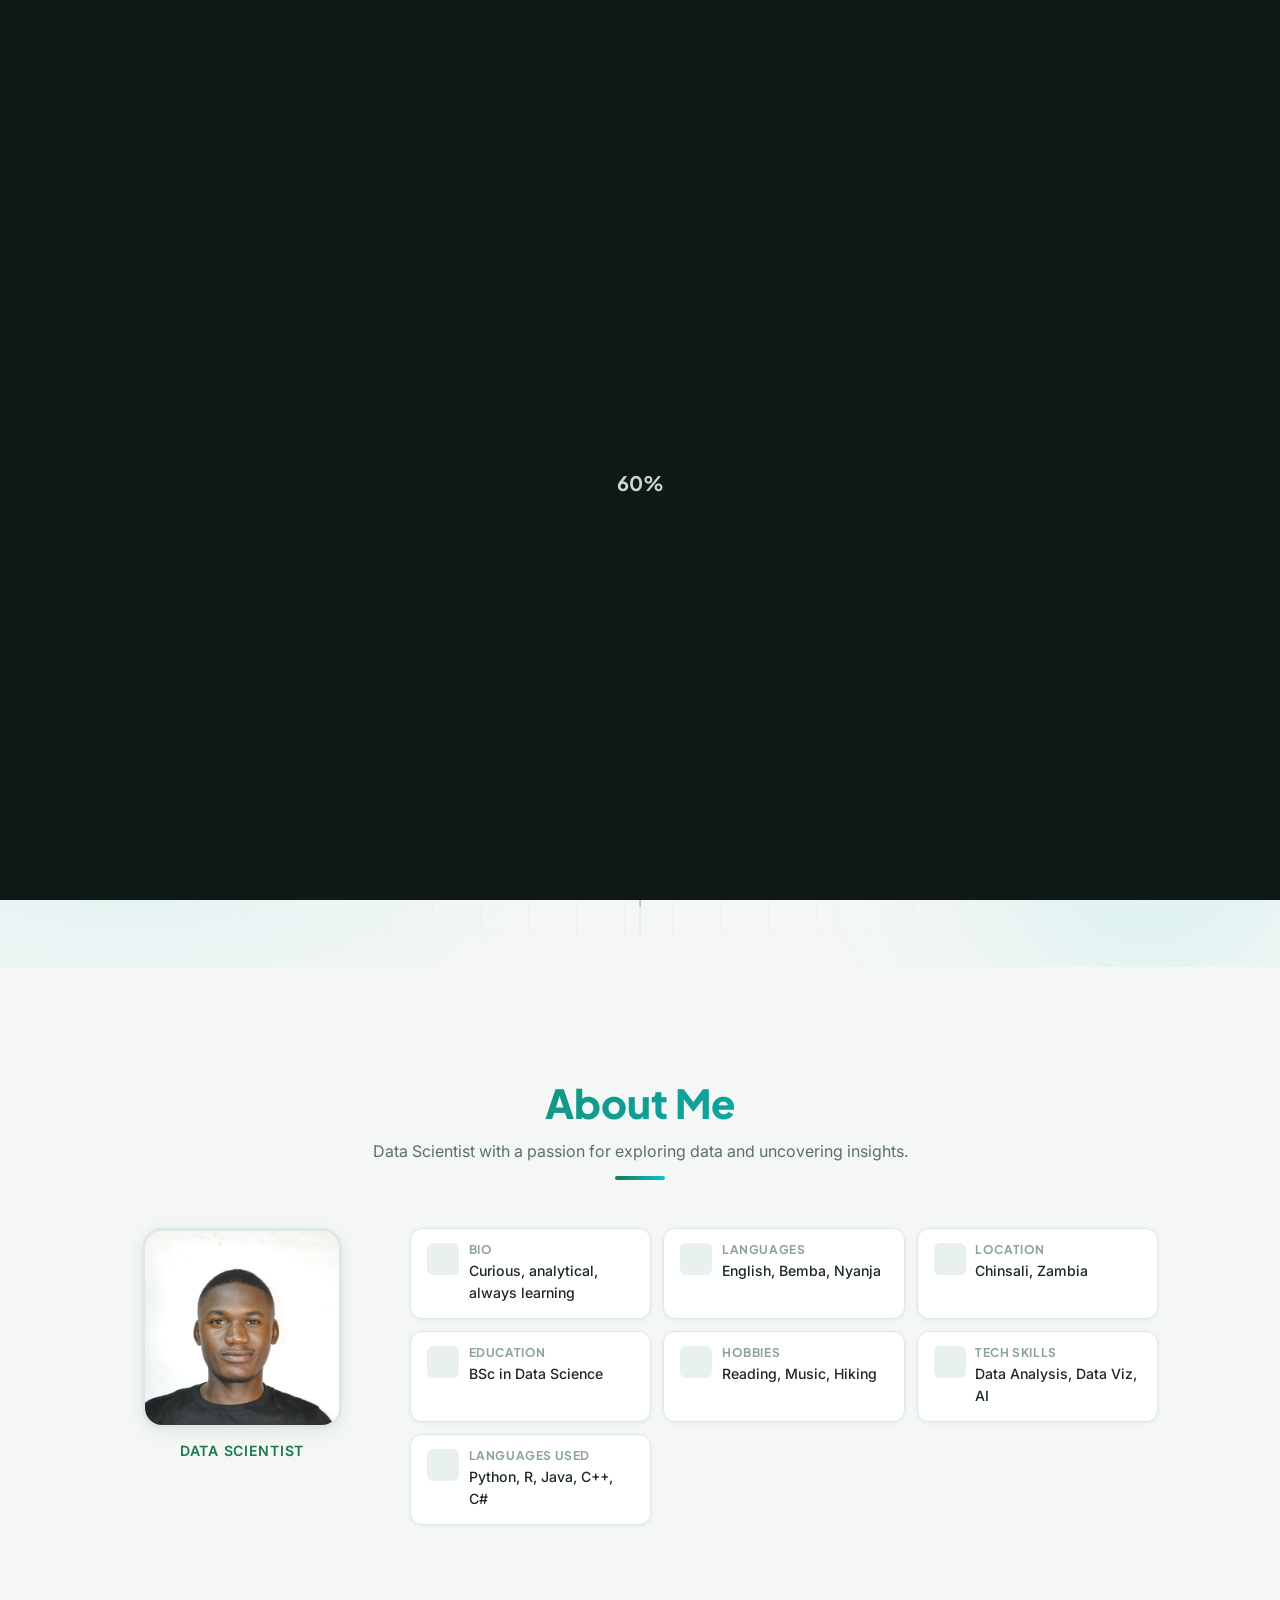
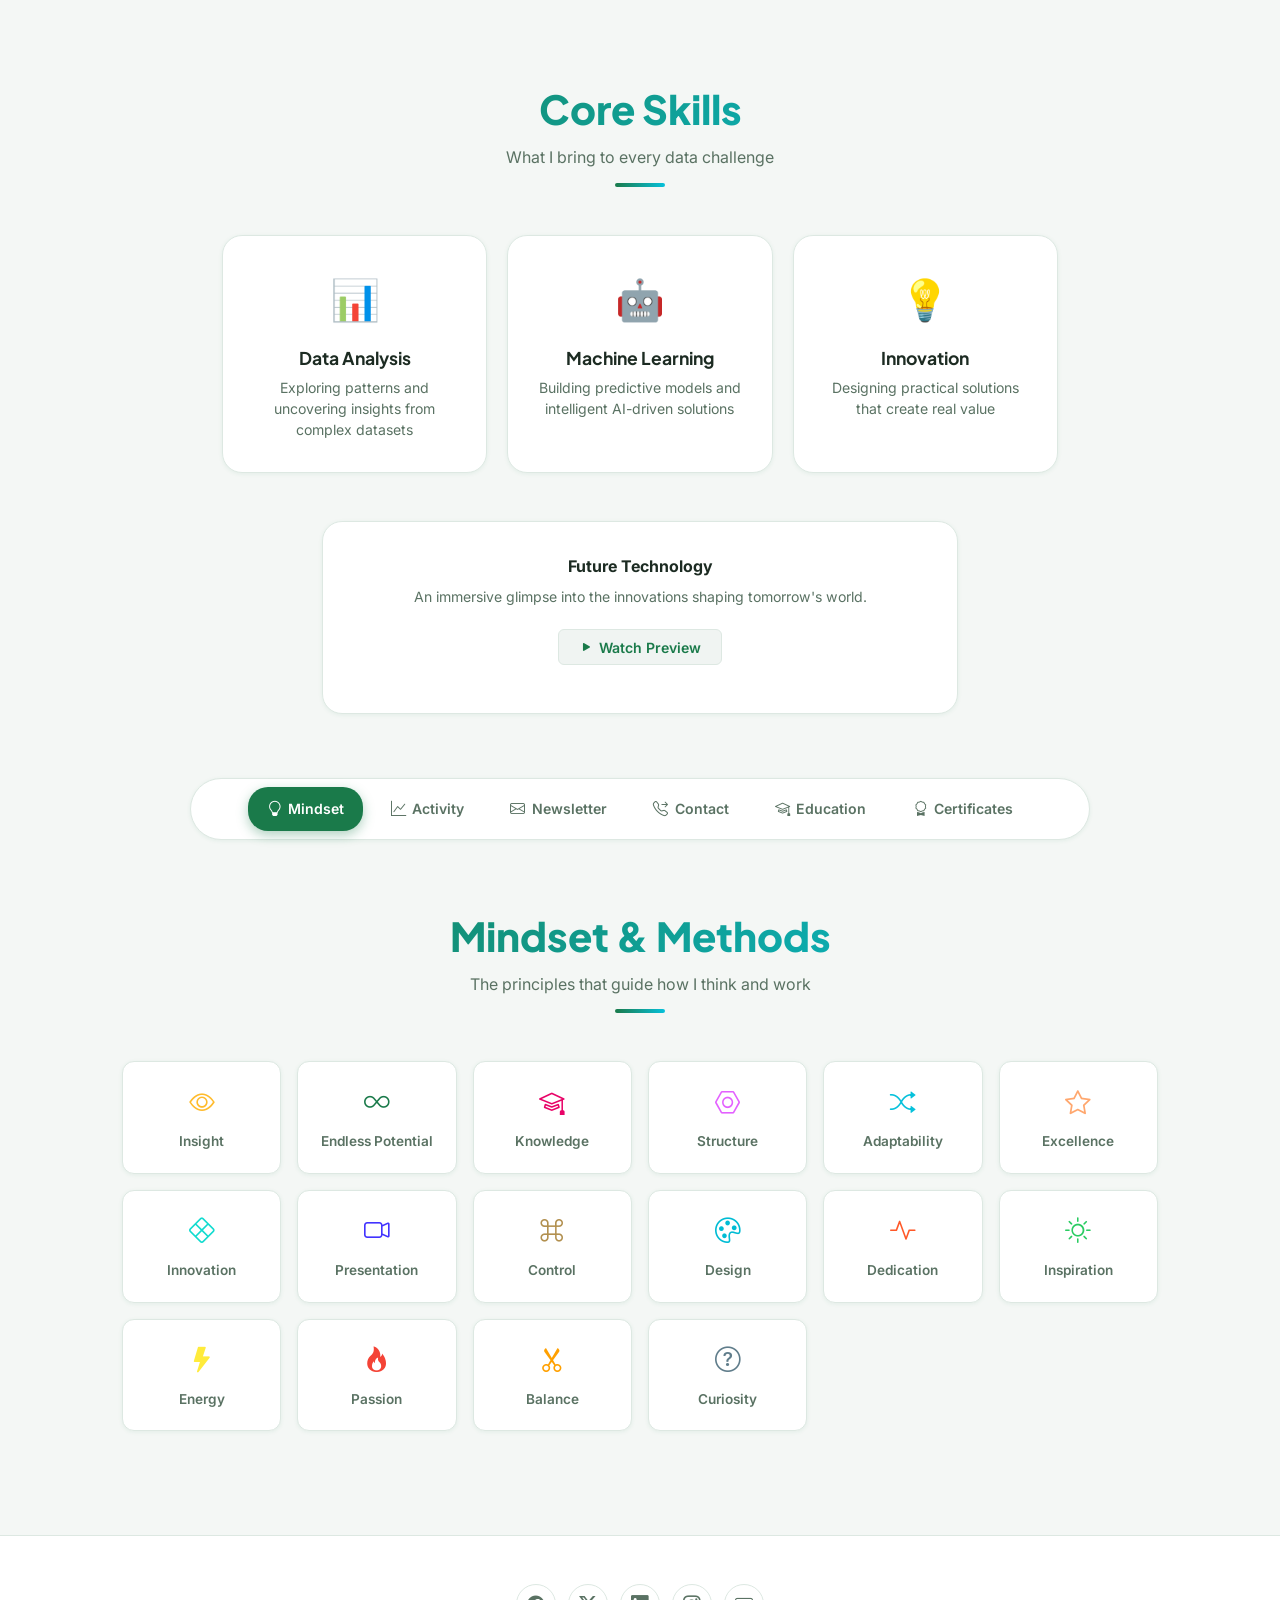
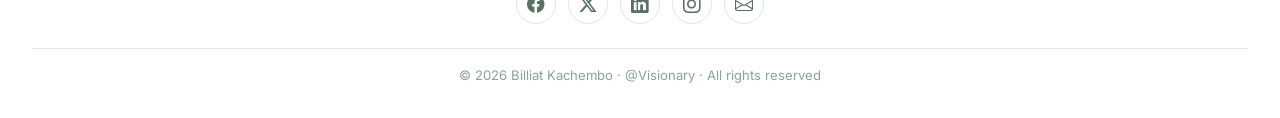
==== commit 73c33544: "Fixed the SEO" ====
--- a/index.html
+++ b/index.html
@@ -6,26 +6,26 @@
   <meta name="theme-color" content="#1a7a4a" />
 
   <title>Billiat Kachembo – Data Scientist | Author | Zambia</title>
-  <meta name="description" content="Billiat Kachembo is a Data Scientist from Zambia specialising in data analysis, machine learning, and AI. BSc Data Science student, IBM & Google certified." />
-  <meta name="keywords" content="Billiat Kachembo, Data Scientist Zambia, data analysis, machine learning, Python, IBM certified, Google Data Analytics, Kapasa Makasa University" />
+  <meta name="description" content="Billiat Kachembo is a Data Scientist and BSc Data Science student at Kapasa Makasa University, Zambia. IBM & Google certified in data science and analytics. Specialises in Python, machine learning, and data analysis." />
+  <meta name="keywords" content="Billiat Kachembo, Data Scientist Zambia, Billiat Kachembo data science, Kapasa Makasa University, IBM data science, Google analytics, machine learning Zambia, Python data analyst" />
   <meta name="author" content="Billiat Kachembo" />
   <meta name="robots" content="index, follow" />
-  <link rel="canonical" href="https://billiatkachembo.github.io/billiat/" />
+  <link rel="canonical" href="https://billiatkachembo.github.io/billiat-kachembo/" />
 
   <meta property="og:type" content="website" />
   <meta property="og:title" content="Billiat Kachembo – Data Scientist | Zambia" />
-  <meta property="og:description" content="Data Scientist from Zambia specialising in machine learning, data analysis, and AI. IBM & Google certified." />
-  <meta property="og:url" content="https://billiatkachembo.github.io/billiat/" />
-  <meta property="og:image" content="https://billiatkachembo.github.io/billiat/trainer-3.jpg" />
+  <meta property="og:description" content="Data Scientist and BSc student at Kapasa Makasa University, Zambia. IBM & Google certified in data science and analytics. Specialises in Python, machine learning, and data analysis." />
+  <meta property="og:url" content="https://billiatkachembo.github.io/billiat-kachembo/" />
+  <meta property="og:image" content="https://billiatkachembo.github.io/billiat-kachembo/trainer-3.jpg" />
   <meta property="og:site_name" content="Billiat Kachembo" />
 
   <meta name="twitter:card" content="summary_large_image" />
   <meta name="twitter:title" content="Billiat Kachembo – Data Scientist | Zambia" />
   <meta name="twitter:description" content="Data Scientist from Zambia specialising in machine learning, data analysis, and AI." />
-  <meta name="twitter:image" content="https://billiatkachembo.github.io/billiat/trainer-3.jpg" />
+  <meta name="twitter:image" content="https://billiatkachembo.github.io/billiat-kachembo/trainer-3.jpg" />
 
   <link rel="icon" type="image/png" href="favicon.png" />
-  <link rel="sitemap" type="application/xml" href="/billiat/sitemap.xml" />
+  <link rel="sitemap" type="application/xml" href="/billiat-kachembo/sitemap.xml" />
 
   <!-- Styles -->
   <link rel="stylesheet" href="style.css" />
@@ -132,38 +132,81 @@
 
 <!-- ========== HERO ========== -->
 <section id="home" class="hero-section">
-  <div class="hero-blob hero-blob-1"></div>
-  <div class="hero-blob hero-blob-2"></div>
-  <div class="hero-blob hero-blob-3"></div>
-  <div class="hero-blob hero-blob-4"></div>
-  <div class="hero-content">
-    <h2 class="hero-greeting">👋 Hi there, I'm</h2>
-    <h1 class="hero-title gradient-text">
-      <span id="title-text"></span><span id="title-cursor" class="typewriter-cursor"></span>
-    </h1>
-    <p class="hero-subtitle">
-      <span id="subtitle-text"></span><span id="subtitle-cursor" class="typewriter-cursor"></span>
-    </p>
-    <div class="hero-icons">
-      <div class="hero-icon-item">
-        <div class="hero-icon-circle"><i data-lucide="bar-chart-3"></i></div>
-        <span>Data-Driven Insights</span>
-      </div>
-      <div class="hero-icon-item">
-        <div class="hero-icon-circle"><i data-lucide="brain"></i></div>
-        <span>Machine Learning</span>
-      </div>
-      <div class="hero-icon-item">
-        <div class="hero-icon-circle"><i data-lucide="gem"></i></div>
-        <span>Value Creation</span>
-      </div>
-      <div class="hero-icon-item">
-        <div class="hero-icon-circle"><i data-lucide="archive"></i></div>
-        <span>Organized Systems</span>
-      </div>
-    </div>
-  </div>
-  <a href="#about"><button class="scroll-btn" aria-label="Scroll down"><i data-lucide="chevron-down"></i></button></a>
+  <!-- Animated canvas background -->
+  <canvas id="hero-canvas" class="hero-canvas"></canvas>
+
+  <!-- Glow orbs -->
+  <div class="hero-orb hero-orb-1"></div>
+  <div class="hero-orb hero-orb-2"></div>
+  <div class="hero-orb hero-orb-3"></div>
+
+  <!-- Grid overlay -->
+  <div class="hero-grid-overlay"></div>
+
+  <div class="hero-inner">
+    <!-- Left: text -->
+    <div class="hero-text-col">
+      <div class="hero-badge">
+        <span class="hero-badge-dot"></span>
+        Available for collaborations
+      </div>
+      <h2 class="hero-greeting">Hi there, I'm</h2>
+      <h1 class="hero-title">
+        <span id="title-text"></span><span id="title-cursor" class="typewriter-cursor"></span>
+      </h1>
+      <p class="hero-role">Data Scientist <span class="hero-role-sep">·</span> Author <span class="hero-role-sep">·</span> Zambia</p>
+      <p class="hero-subtitle">
+        <span id="subtitle-text"></span><span id="subtitle-cursor" class="typewriter-cursor"></span>
+      </p>
+      <div class="hero-cta-row">
+        <a href="#contact" class="hero-btn-primary">Get in Touch</a>
+        <a href="#certifications" class="hero-btn-ghost">View Certifications</a>
+      </div>
+      <div class="hero-stats">
+        <div class="hero-stat">
+          <strong>2+</strong><span>Certifications</span>
+        </div>
+        <div class="hero-stat-div"></div>
+        <div class="hero-stat">
+          <strong>3</strong><span>Languages</span>
+        </div>
+        <div class="hero-stat-div"></div>
+        <div class="hero-stat">
+          <strong>5+</strong><span>Skills</span>
+        </div>
+      </div>
+    </div>
+
+    <!-- Right: photo + floating badges -->
+    <div class="hero-photo-col">
+      <div class="hero-photo-ring">
+        <div class="hero-photo-ring-inner">
+          <img src="trainer-3.jpg" alt="Billiat Kachembo" class="hero-photo" />
+        </div>
+        <!-- Orbit dot -->
+        <div class="hero-orbit-dot"></div>
+      </div>
+
+      <!-- Floating skill badges -->
+      <div class="hero-float-badge hero-float-1">
+        <i class="bi bi-bar-chart-fill"></i> Data Analysis
+      </div>
+      <div class="hero-float-badge hero-float-2">
+        <i class="bi bi-cpu-fill"></i> Machine Learning
+      </div>
+      <div class="hero-float-badge hero-float-3">
+        <i class="bi bi-code-slash"></i> Python · R
+      </div>
+      <div class="hero-float-badge hero-float-4">
+        <i class="bi bi-award-fill"></i> IBM · Google
+      </div>
+    </div>
+  </div>
+
+  <a href="#about" class="hero-scroll-hint" aria-label="Scroll down">
+    <span>Scroll</span>
+    <div class="hero-scroll-line"><div class="hero-scroll-dot"></div></div>
+  </a>
 </section>
 
 <!-- ========== ABOUT ========== -->
@@ -550,29 +593,97 @@
   "@context": "https://schema.org",
   "@type": "Person",
   "name": "Billiat Kachembo",
-  "url": "https://billiatkachembo.github.io/billiat/",
-  "image": "https://billiatkachembo.github.io/billiat/trainer-3.jpg",
+  "givenName": "Billiat",
+  "familyName": "Kachembo",
+  "url": "https://billiatkachembo.github.io/billiat-kachembo/",
+  "image": "https://billiatkachembo.github.io/billiat-kachembo/trainer-3.jpg",
   "jobTitle": "Data Scientist",
-  "description": "Data Scientist from Zambia specialising in data analysis, machine learning, and AI. BSc Data Science student at Kapasa Makasa University.",
-  "address": { "@type": "PostalAddress", "addressLocality": "Lusaka", "addressCountry": "Zambia" },
-  "knowsAbout": ["Data Science", "Machine Learning", "Python", "Data Analysis", "Artificial Intelligence"],
+  "description": "Billiat Kachembo is a Data Scientist and author from Zambia. He is a BSc Data Science student at Kapasa Makasa University, certified by IBM and Google in data science and data analytics. He specialises in data analysis, machine learning, Python, and AI.",
+  "disambiguatingDescription": "Billiat Kachembo is a Data Scientist and BSc Data Science student at Kapasa Makasa University in Zambia. He is not an entrepreneur or farmer. He holds professional certifications from IBM and Google in data science and analytics.",
+  "nationality": {
+    "@type": "Country",
+    "name": "Zambia"
+  },
+  "address": {
+    "@type": "PostalAddress",
+    "addressLocality": "Lusaka",
+    "addressCountry": "ZM"
+  },
+  "alumniOf": {
+    "@type": "CollegeOrUniversity",
+    "name": "Kapasa Makasa University",
+    "address": {
+      "@type": "PostalAddress",
+      "addressCountry": "ZM"
+    }
+  },
+  "knowsAbout": [
+    "Data Science",
+    "Machine Learning",
+    "Artificial Intelligence",
+    "Data Analysis",
+    "Data Visualization",
+    "Python",
+    "R",
+    "SQL",
+    "Statistical Analysis"
+  ],
   "hasCredential": [
-    { "@type": "EducationalOccupationalCredential", "name": "IBM Data Science Professional Certificate", "recognizedBy": { "@type": "Organization", "name": "Coursera / IBM" } },
-    { "@type": "EducationalOccupationalCredential", "name": "Google Data Analytics Professional Certificate", "recognizedBy": { "@type": "Organization", "name": "Coursera / Google" } }
+    {
+      "@type": "EducationalOccupationalCredential",
+      "name": "IBM Data Science Professional Certificate",
+      "credentialCategory": "Professional Certificate",
+      "competencyRequired": ["Python", "SQL", "Machine Learning", "Data Visualization", "Statistical Analysis"],
+      "recognizedBy": { "@type": "Organization", "name": "IBM" },
+      "dateCreated": "2024-08"
+    },
+    {
+      "@type": "EducationalOccupationalCredential",
+      "name": "Google Data Analytics Professional Certificate",
+      "credentialCategory": "Professional Certificate",
+      "competencyRequired": ["R", "Tableau", "Data Cleaning", "Data Analysis", "Spreadsheets"],
+      "recognizedBy": { "@type": "Organization", "name": "Google" },
+      "dateCreated": "2024-07"
+    }
   ],
-  "sameAs": ["https://www.linkedin.com/in/billiat-kachembo-259314287/", "https://x.com/BKachembo"]
+  "email": "billiatkachembo1@gmail.com",
+  "telephone": "+260777771921",
+  "sameAs": [
+    "https://billiatkachembo.github.io/billiat-kachembo/",
+    "https://www.linkedin.com/in/billiat-kachembo-259314287/",
+    "https://x.com/BKachembo",
+    "https://www.instagram.com/billiat.kachembo",
+    "https://web.facebook.com/profile.php?id=61583184544433"
+  ]
 }
 </script>
 <script type="application/ld+json">
 {
   "@context": "https://schema.org",
   "@type": "WebSite",
-  "name": "Billiat Kachembo",
-  "url": "https://billiatkachembo.github.io/billiat",
+  "name": "Billiat Kachembo – Data Scientist Portfolio",
+  "description": "Official portfolio of Billiat Kachembo, a Data Scientist and BSc Data Science student from Zambia, certified by IBM and Google.",
+  "url": "https://billiatkachembo.github.io/billiat-kachembo/",
+  "author": {
+    "@type": "Person",
+    "name": "Billiat Kachembo"
+  },
   "potentialAction": {
     "@type": "SearchAction",
-    "target": "https://billiatkachembo.github.io/billiat/search.html?q={search_term_string}",
+    "target": "https://billiatkachembo.github.io/billiat-kachembo/search.html?q={search_term_string}",
     "query-input": "required name=search_term_string"
+  }
+}
+</script>
+<script type="application/ld+json">
+{
+  "@context": "https://schema.org",
+  "@type": "ProfilePage",
+  "mainEntity": {
+    "@type": "Person",
+    "name": "Billiat Kachembo",
+    "jobTitle": "Data Scientist",
+    "description": "Billiat Kachembo is a Data Scientist from Zambia, currently pursuing a BSc in Data Science at Kapasa Makasa University. He holds professional certifications from IBM and Google in data science and data analytics."
   }
 }
 </script>
@@ -770,6 +881,98 @@
   AOS.init({ duration: 600, once: true, offset: 60 });
   lucide.createIcons();
 
+  // ---- Hero Canvas Particles ----
+  (function () {
+    const canvas = document.getElementById('hero-canvas');
+    if (!canvas) return;
+    const ctx = canvas.getContext('2d');
+    let W, H, particles = [], mouse = { x: -999, y: -999 };
+    const COUNT = 55;
+
+    function resize() {
+      W = canvas.width  = canvas.offsetWidth;
+      H = canvas.height = canvas.offsetHeight;
+    }
+
+    function isDark() { return document.body.classList.contains('dark'); }
+
+    class Particle {
+      constructor() { this.reset(true); }
+      reset(init) {
+        this.x  = Math.random() * W;
+        this.y  = init ? Math.random() * H : H + 10;
+        this.r  = Math.random() * 2 + 1;
+        this.vx = (Math.random() - 0.5) * 0.4;
+        this.vy = -(Math.random() * 0.5 + 0.2);
+        this.life = 1;
+        this.decay = Math.random() * 0.003 + 0.001;
+      }
+      update() {
+        const dx = this.x - mouse.x, dy = this.y - mouse.y;
+        const dist = Math.sqrt(dx * dx + dy * dy);
+        if (dist < 80) { this.vx += dx / dist * 0.12; this.vy += dy / dist * 0.12; }
+        this.x += this.vx; this.y += this.vy;
+        this.life -= this.decay;
+        if (this.life <= 0 || this.y < -10) this.reset(false);
+      }
+      draw() {
+        const alpha = this.life * (isDark() ? 0.55 : 0.35);
+        ctx.beginPath();
+        ctx.arc(this.x, this.y, this.r, 0, Math.PI * 2);
+        ctx.fillStyle = isDark()
+          ? `rgba(106,211,160,${alpha})`
+          : `rgba(26,122,74,${alpha})`;
+        ctx.fill();
+      }
+    }
+
+    function initParticles() {
+      particles = [];
+      for (let i = 0; i < COUNT; i++) particles.push(new Particle());
+    }
+
+    function drawLines() {
+      const maxDist = 130;
+      for (let i = 0; i < particles.length; i++) {
+        for (let j = i + 1; j < particles.length; j++) {
+          const dx = particles[i].x - particles[j].x;
+          const dy = particles[i].y - particles[j].y;
+          const d  = Math.sqrt(dx*dx + dy*dy);
+          if (d < maxDist) {
+            const alpha = (1 - d / maxDist) * 0.18 * Math.min(particles[i].life, particles[j].life);
+            ctx.beginPath();
+            ctx.moveTo(particles[i].x, particles[i].y);
+            ctx.lineTo(particles[j].x, particles[j].y);
+            ctx.strokeStyle = isDark()
+              ? `rgba(106,211,160,${alpha})`
+              : `rgba(26,122,74,${alpha})`;
+            ctx.lineWidth = 0.8;
+            ctx.stroke();
+          }
+        }
+      }
+    }
+
+    function loop() {
+      ctx.clearRect(0, 0, W, H);
+      drawLines();
+      particles.forEach(p => { p.update(); p.draw(); });
+      requestAnimationFrame(loop);
+    }
+
+    resize();
+    initParticles();
+    loop();
+
+    window.addEventListener('resize', () => { resize(); initParticles(); });
+    document.getElementById('home').addEventListener('mousemove', e => {
+      const r = canvas.getBoundingClientRect();
+      mouse.x = e.clientX - r.left;
+      mouse.y = e.clientY - r.top;
+    });
+    document.getElementById('home').addEventListener('mouseleave', () => { mouse.x = -999; mouse.y = -999; });
+  })();
+
 })();
 </script>
 </body>
--- a/style.css
+++ b/style.css
@@ -428,121 +428,397 @@
   position: relative;
   min-height: 100vh;
   display: flex;
+  flex-direction: column;
   align-items: center;
   justify-content: center;
-  text-align: center;
-  padding: 5rem 1.5rem 3rem;
   overflow: hidden;
-}
-
-/* Blob backgrounds */
-.hero-blob {
+  background: radial-gradient(ellipse 80% 60% at 60% 40%, rgba(26,122,74,0.12) 0%, transparent 70%),
+              radial-gradient(ellipse 60% 50% at 10% 80%, rgba(6,193,219,0.10) 0%, transparent 60%),
+              var(--bg);
+}
+body.dark .hero-section {
+  background: radial-gradient(ellipse 80% 60% at 60% 40%, rgba(26,122,74,0.18) 0%, transparent 70%),
+              radial-gradient(ellipse 60% 50% at 10% 80%, rgba(6,193,219,0.12) 0%, transparent 60%),
+              var(--bg);
+}
+
+/* Canvas */
+.hero-canvas {
+  position: absolute;
+  inset: 0;
+  width: 100%;
+  height: 100%;
+  pointer-events: none;
+  z-index: 0;
+}
+
+/* Glow orbs */
+.hero-orb {
   position: absolute;
   border-radius: 50%;
-  filter: blur(80px);
-  opacity: 0.25;
+  filter: blur(90px);
   pointer-events: none;
-}
-.hero-blob-1 { width: 500px; height: 500px; background: var(--primary); top: -15%; left: -10%; }
-.hero-blob-2 { width: 400px; height: 400px; background: var(--accent); bottom: -10%; right: -10%; }
-.hero-blob-3 { width: 300px; height: 300px; background: var(--primary-light); top: 30%; right: 5%; }
-.hero-blob-4 { width: 250px; height: 250px; background: var(--accent-light); bottom: 20%; left: 5%; }
-
-.hero-content { position: relative; z-index: 2; max-width: 800px; margin: 0 auto; }
+  z-index: 0;
+}
+.hero-orb-1 {
+  width: 520px; height: 520px;
+  background: radial-gradient(circle, rgba(26,122,74,0.22), transparent 70%);
+  top: -12%; left: -8%;
+  animation: orbFloat 14s ease-in-out infinite alternate;
+}
+.hero-orb-2 {
+  width: 420px; height: 420px;
+  background: radial-gradient(circle, rgba(6,193,219,0.18), transparent 70%);
+  bottom: -10%; right: -6%;
+  animation: orbFloat 18s ease-in-out infinite alternate-reverse;
+}
+.hero-orb-3 {
+  width: 280px; height: 280px;
+  background: radial-gradient(circle, rgba(26,122,74,0.15), transparent 70%);
+  top: 50%; right: 15%;
+  animation: orbFloat 10s ease-in-out infinite alternate;
+}
+@keyframes orbFloat {
+  from { transform: translate(0, 0) scale(1); }
+  to   { transform: translate(30px, 20px) scale(1.08); }
+}
+
+/* Grid overlay */
+.hero-grid-overlay {
+  position: absolute;
+  inset: 0;
+  background-image:
+    linear-gradient(rgba(26,122,74,0.06) 1px, transparent 1px),
+    linear-gradient(90deg, rgba(26,122,74,0.06) 1px, transparent 1px);
+  background-size: 48px 48px;
+  mask-image: radial-gradient(ellipse 80% 80% at 50% 50%, black 30%, transparent 80%);
+  z-index: 0;
+  pointer-events: none;
+}
+
+/* Inner layout */
+.hero-inner {
+  position: relative;
+  z-index: 2;
+  display: grid;
+  grid-template-columns: 1fr 420px;
+  gap: 4rem;
+  align-items: center;
+  max-width: 1100px;
+  width: 100%;
+  padding: 6rem 2rem 4rem;
+}
+
+/* Text column */
+.hero-text-col { display: flex; flex-direction: column; gap: 1.1rem; }
+
+.hero-badge {
+  display: inline-flex;
+  align-items: center;
+  gap: 0.5rem;
+  padding: 0.4rem 1rem;
+  background: rgba(26,122,74,0.1);
+  border: 1px solid rgba(26,122,74,0.25);
+  border-radius: 999px;
+  font-size: 0.8rem;
+  font-weight: 600;
+  color: var(--primary);
+  width: fit-content;
+  letter-spacing: 0.02em;
+}
+.hero-badge-dot {
+  width: 8px; height: 8px;
+  background: var(--primary);
+  border-radius: 50%;
+  animation: pulse 2s infinite;
+}
+@keyframes pulse {
+  0%, 100% { box-shadow: 0 0 0 0 rgba(26,122,74,0.5); }
+  50%       { box-shadow: 0 0 0 5px rgba(26,122,74,0); }
+}
 
 .hero-greeting {
-  font-size: clamp(1rem, 2.5vw, 1.35rem);
+  font-size: clamp(1rem, 2vw, 1.2rem);
   color: var(--text-muted);
-  margin-bottom: 0.75rem;
+  font-weight: 500;
 }
 .hero-title {
   font-family: var(--font-head);
-  font-size: clamp(3rem, 10vw, 7rem);
+  font-size: clamp(3.2rem, 7vw, 5.5rem);
   font-weight: 800;
-  line-height: 1;
-  margin-bottom: 1.25rem;
+  line-height: 1.0;
+  background: linear-gradient(135deg, var(--primary) 0%, var(--accent) 60%, var(--primary-light) 100%);
+  -webkit-background-clip: text;
+  background-clip: text;
+  -webkit-text-fill-color: transparent;
+  letter-spacing: -0.02em;
 }
 .typewriter-cursor {
   display: inline-block;
   width: 3px;
+  height: 0.85em;
   background: var(--primary);
-  animation: blink 0.75s steps(1) infinite;
-  margin-left: 2px;
-  vertical-align: baseline;
-  height: 1em;
+  animation: blink 0.7s steps(1) infinite;
+  margin-left: 3px;
+  vertical-align: middle;
+  border-radius: 2px;
 }
 @keyframes blink { 0%, 100% { opacity: 1; } 50% { opacity: 0; } }
 
-.hero-subtitle {
-  font-size: clamp(0.95rem, 2vw, 1.2rem);
-  color: var(--text-muted);
-  max-width: 560px;
-  margin: 0 auto 2.5rem;
-  line-height: 1.7;
-}
-.hero-icons {
-  display: flex;
-  justify-content: center;
-  flex-wrap: wrap;
-  gap: 1.5rem;
-}
-.hero-icon-item {
-  display: flex;
-  flex-direction: column;
-  align-items: center;
-  gap: 0.5rem;
-  font-size: 0.82rem;
+.hero-role {
+  font-size: clamp(0.88rem, 1.5vw, 1rem);
   font-weight: 600;
   color: var(--text-muted);
-  transition: var(--transition);
-}
-.hero-icon-item:hover { color: var(--primary); transform: translateY(-3px); }
-.hero-icon-circle {
-  width: 56px;
-  height: 56px;
-  border-radius: var(--radius);
-  background: var(--surface);
-  border: 1.5px solid var(--border);
-  display: flex;
-  align-items: center;
-  justify-content: center;
-  font-size: 1.4rem;
-  box-shadow: var(--shadow-sm);
-  transition: var(--transition);
-  color: var(--primary);
-}
-.hero-icon-item:hover .hero-icon-circle {
+  letter-spacing: 0.04em;
+  text-transform: uppercase;
+}
+.hero-role-sep { color: var(--accent); margin: 0 0.35rem; }
+
+.hero-subtitle {
+  font-size: clamp(0.92rem, 1.6vw, 1.05rem);
+  color: var(--text-muted);
+  max-width: 480px;
+  line-height: 1.7;
+}
+
+/* CTA buttons */
+.hero-cta-row { display: flex; gap: 0.75rem; flex-wrap: wrap; margin-top: 0.5rem; }
+.hero-btn-primary {
+  padding: 0.8rem 1.8rem;
   background: var(--primary);
   color: white;
+  border-radius: var(--radius-sm);
+  font-weight: 700;
+  font-size: 0.9rem;
+  transition: var(--transition);
+  box-shadow: 0 4px 20px rgba(26,122,74,0.35);
+}
+.hero-btn-primary:hover {
+  background: var(--primary-dark);
+  transform: translateY(-2px);
+  box-shadow: 0 8px 28px rgba(26,122,74,0.45);
+}
+.hero-btn-ghost {
+  padding: 0.8rem 1.8rem;
+  border: 1.5px solid var(--border);
+  color: var(--text);
+  border-radius: var(--radius-sm);
+  font-weight: 700;
+  font-size: 0.9rem;
+  transition: var(--transition);
+  background: var(--surface);
+}
+.hero-btn-ghost:hover {
   border-color: var(--primary);
-  box-shadow: 0 4px 16px rgba(26,122,74,0.3);
-}
-
-.scroll-btn {
+  color: var(--primary);
+  background: rgba(26,122,74,0.06);
+  transform: translateY(-2px);
+}
+
+/* Stats row */
+.hero-stats {
+  display: flex;
+  align-items: center;
+  gap: 1.5rem;
+  margin-top: 0.5rem;
+}
+.hero-stat { display: flex; flex-direction: column; gap: 0.1rem; }
+.hero-stat strong {
+  font-size: 1.5rem;
+  font-weight: 800;
+  font-family: var(--font-head);
+  background: linear-gradient(135deg, var(--primary), var(--accent));
+  -webkit-background-clip: text;
+  background-clip: text;
+  -webkit-text-fill-color: transparent;
+  line-height: 1;
+}
+.hero-stat span { font-size: 0.75rem; color: var(--text-light); font-weight: 500; text-transform: uppercase; letter-spacing: 0.04em; }
+.hero-stat-div { width: 1px; height: 36px; background: var(--border); }
+
+/* Photo column */
+.hero-photo-col {
+  position: relative;
+  display: flex;
+  align-items: center;
+  justify-content: center;
+  height: 420px;
+}
+
+/* Ring */
+.hero-photo-ring {
+  position: relative;
+  width: 300px;
+  height: 300px;
+}
+.hero-photo-ring::before {
+  content: '';
+  position: absolute;
+  inset: -14px;
+  border-radius: 50%;
+  background: conic-gradient(
+    from 0deg,
+    var(--primary) 0%,
+    var(--accent) 30%,
+    transparent 50%,
+    var(--primary-light) 70%,
+    var(--primary) 100%
+  );
+  animation: spinRing 8s linear infinite;
+  z-index: 0;
+}
+.hero-photo-ring::after {
+  content: '';
+  position: absolute;
+  inset: -10px;
+  border-radius: 50%;
+  background: var(--bg);
+  z-index: 1;
+}
+@keyframes spinRing { to { transform: rotate(360deg); } }
+
+.hero-photo-ring-inner {
+  position: relative;
+  z-index: 2;
+  width: 100%;
+  height: 100%;
+  border-radius: 50%;
+  overflow: hidden;
+  box-shadow: 0 20px 60px rgba(26,122,74,0.25), 0 0 0 4px var(--surface);
+}
+.hero-photo {
+  width: 100%;
+  height: 100%;
+  object-fit: cover;
+  border-radius: 50%;
+}
+
+/* Orbiting dot */
+.hero-orbit-dot {
+  position: absolute;
+  top: 50%; left: 50%;
+  width: 100%;
+  height: 100%;
+  margin: -50% 0 0 -50%;
+  animation: orbit 8s linear infinite;
+  pointer-events: none;
+  z-index: 3;
+}
+.hero-orbit-dot::after {
+  content: '';
+  position: absolute;
+  top: -6px; left: 50%;
+  width: 12px; height: 12px;
+  background: var(--accent);
+  border-radius: 50%;
+  box-shadow: 0 0 12px var(--accent);
+  transform: translateX(-50%);
+}
+@keyframes orbit { to { transform: rotate(360deg); } }
+
+/* Floating badges */
+.hero-float-badge {
+  position: absolute;
+  display: flex;
+  align-items: center;
+  gap: 0.4rem;
+  padding: 0.5rem 0.9rem;
+  background: var(--surface);
+  border: 1px solid var(--border);
+  border-radius: var(--radius);
+  font-size: 0.78rem;
+  font-weight: 700;
+  color: var(--text);
+  box-shadow: var(--shadow);
+  white-space: nowrap;
+  z-index: 4;
+}
+.hero-float-badge i { color: var(--primary); font-size: 0.9rem; }
+.hero-float-1 { top: 5%;   left: -10%; animation: floatA 5s ease-in-out infinite; }
+.hero-float-2 { top: 18%;  right: -8%; animation: floatB 6s ease-in-out infinite; }
+.hero-float-3 { bottom: 18%; left: -12%; animation: floatA 7s ease-in-out infinite 1s; }
+.hero-float-4 { bottom: 5%;  right: -5%; animation: floatB 5.5s ease-in-out infinite 0.5s; }
+
+@keyframes floatA {
+  0%, 100% { transform: translateY(0); }
+  50%       { transform: translateY(-8px); }
+}
+@keyframes floatB {
+  0%, 100% { transform: translateY(0); }
+  50%       { transform: translateY(8px); }
+}
+
+/* Scroll hint */
+.hero-scroll-hint {
   position: absolute;
   bottom: 2rem;
   left: 50%;
   transform: translateX(-50%);
   display: flex;
-  align-items: center;
-  justify-content: center;
-  width: 40px;
+  flex-direction: column;
+  align-items: center;
+  gap: 0.4rem;
+  z-index: 2;
+  font-size: 0.72rem;
+  font-weight: 600;
+  text-transform: uppercase;
+  letter-spacing: 0.1em;
+  color: var(--text-light);
+  text-decoration: none;
+  transition: color 0.2s;
+}
+.hero-scroll-hint:hover { color: var(--primary); }
+.hero-scroll-line {
+  width: 1.5px;
   height: 40px;
-  border-radius: 50%;
-  border: 2px solid var(--border);
-  background: var(--surface);
-  color: var(--text-muted);
-  font-size: 1.1rem;
-  box-shadow: var(--shadow-sm);
-  animation: bounce 2s infinite;
-  transition: var(--transition);
-  z-index: 2;
-}
-.scroll-btn:hover { background: var(--primary); color: white; border-color: var(--primary); }
-@keyframes bounce {
-  0%, 100% { transform: translateX(-50%) translateY(0); }
-  50% { transform: translateX(-50%) translateY(6px); }
-}
+  background: var(--border);
+  border-radius: 2px;
+  overflow: hidden;
+  position: relative;
+}
+.hero-scroll-dot {
+  width: 100%;
+  height: 12px;
+  background: var(--primary);
+  border-radius: 2px;
+  animation: scrollDrop 1.6s ease-in-out infinite;
+}
+@keyframes scrollDrop {
+  0%   { transform: translateY(-12px); opacity: 0; }
+  30%  { opacity: 1; }
+  100% { transform: translateY(40px); opacity: 0; }
+}
+
+/* Hero responsive */
+@media (max-width: 900px) {
+  .hero-inner {
+    grid-template-columns: 1fr;
+    text-align: center;
+    gap: 2.5rem;
+    padding: 5rem 1.25rem 3rem;
+  }
+  .hero-text-col { align-items: center; }
+  .hero-badge { margin: 0 auto; }
+  .hero-subtitle { margin: 0 auto; }
+  .hero-stats { justify-content: center; }
+  .hero-cta-row { justify-content: center; }
+  .hero-photo-col { height: 340px; }
+  .hero-photo-ring { width: 240px; height: 240px; }
+  .hero-float-1 { top: 0;    left: 0; }
+  .hero-float-2 { top: 0;    right: 0; }
+  .hero-float-3 { bottom: 0; left: 0; }
+  .hero-float-4 { bottom: 0; right: 0; }
+}
+@media (max-width: 480px) {
+  .hero-title { font-size: clamp(2.6rem, 12vw, 3.5rem); }
+  .hero-photo-col { height: 280px; }
+  .hero-photo-ring { width: 200px; height: 200px; }
+  .hero-float-badge { font-size: 0.7rem; padding: 0.4rem 0.7rem; }
+  .hero-stats { gap: 1rem; }
+  .hero-stat strong { font-size: 1.25rem; }
+  .hero-scroll-hint { display: none; }
+}
+
 
 /* --- About Section --- */
 .about-section {
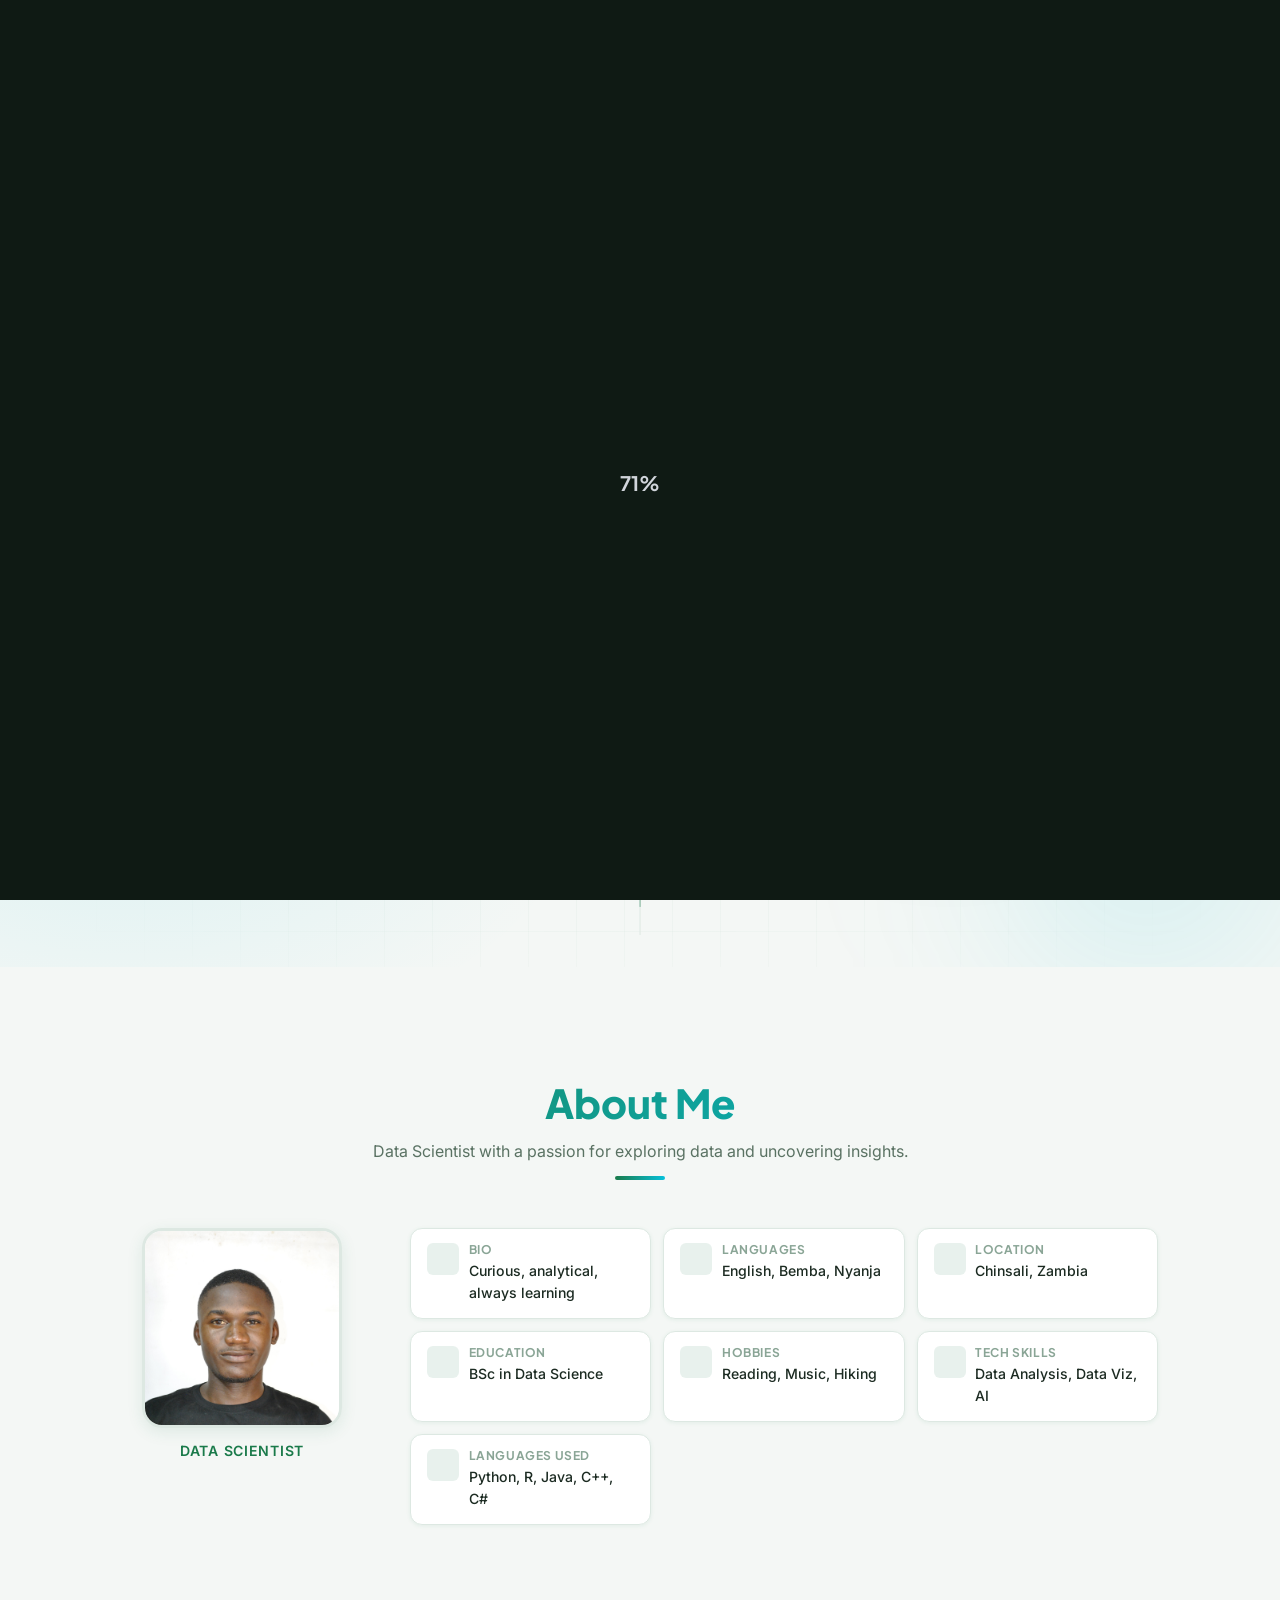
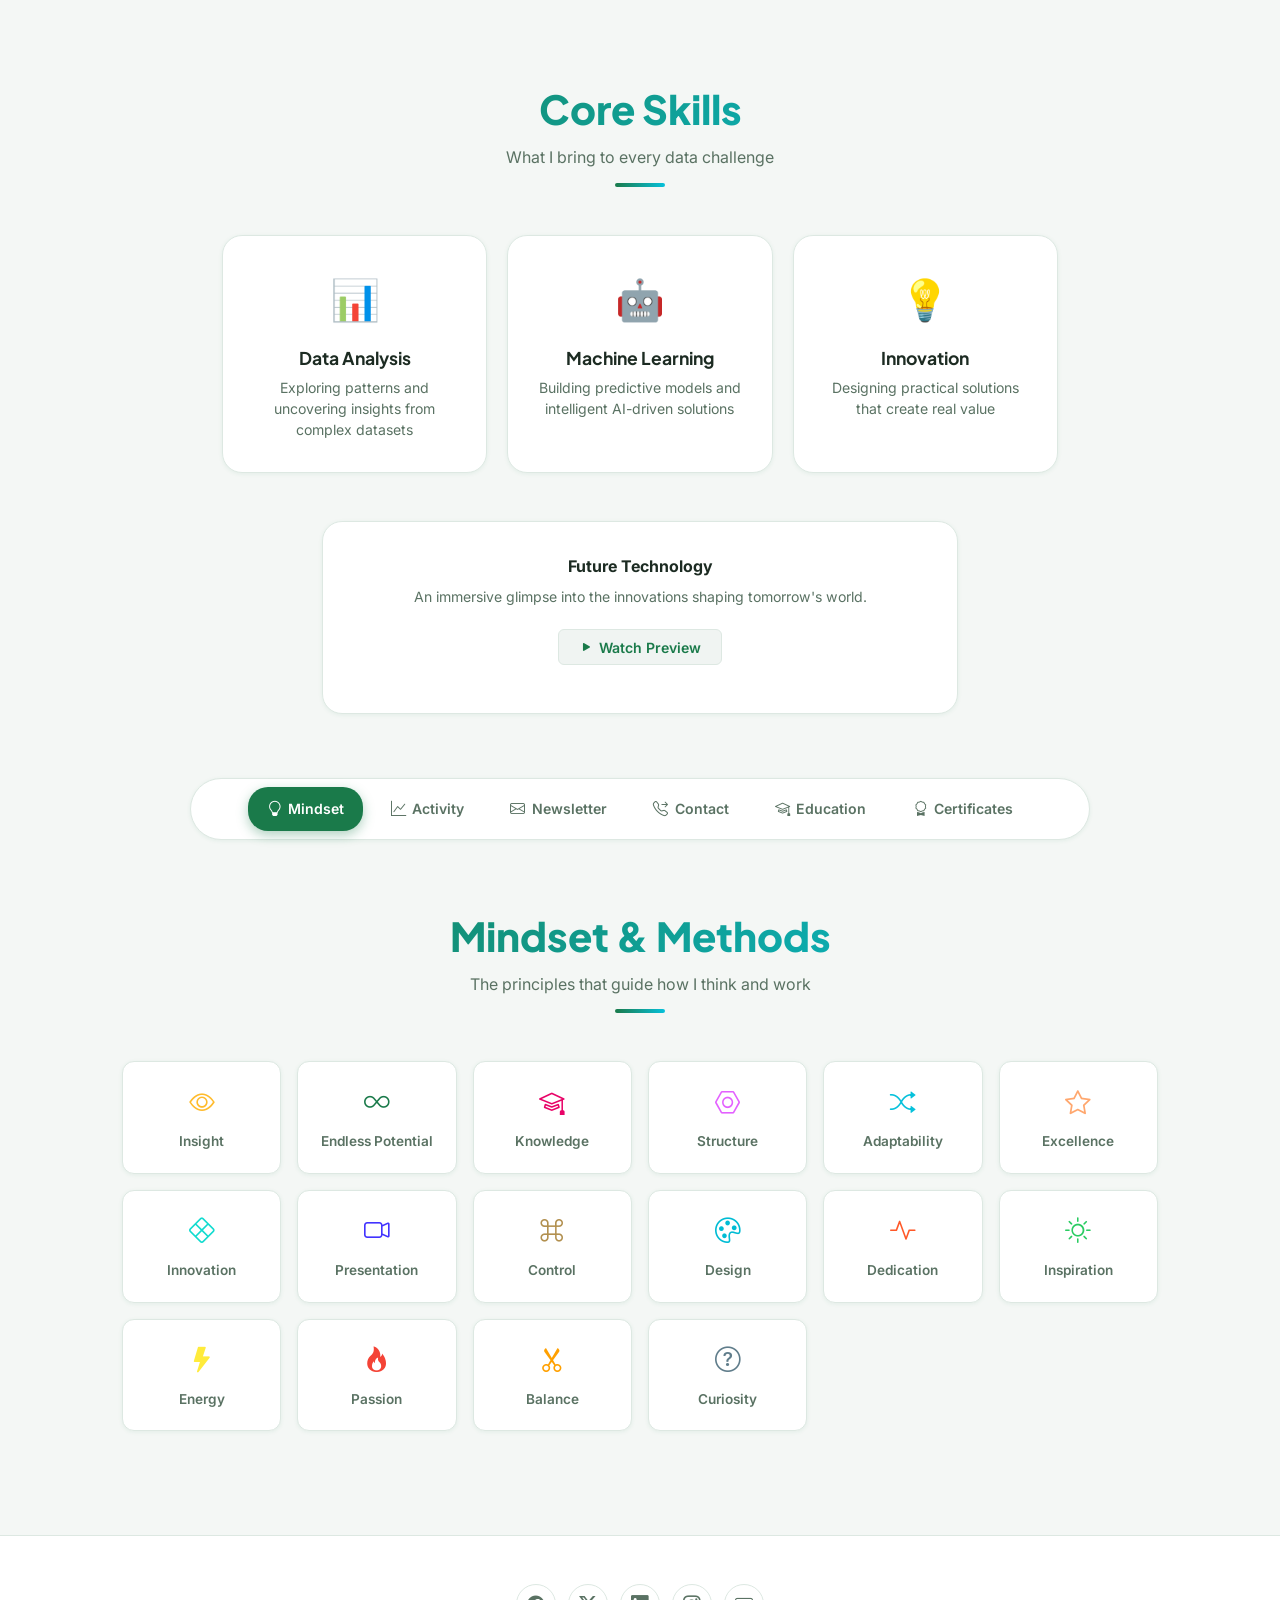
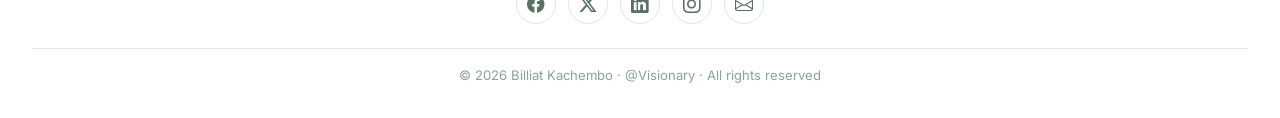
==== commit cded60f5: "Update Facebook link to use the correct URL" ====
--- a/index.html
+++ b/index.html
@@ -81,7 +81,7 @@
 
   <div class="nav-right">
     <div class="nav-social">
-      <a href="https://web.facebook.com/profile.php?id=61583184544433" target="_blank" rel="noopener" aria-label="Facebook"><i class="bi bi-facebook"></i></a>
+      <a href="https://www.facebook.com/profile.php?id=61583184544433" target="_blank" rel="noopener" aria-label="Facebook"><i class="bi bi-facebook"></i></a>
       <a href="https://x.com/BKachembo?t=EgZlKtZi9ynj7zb6EPFFnA&s=09" target="_blank" rel="noopener" aria-label="Twitter"><i class="bi bi-twitter-x"></i></a>
       <a href="https://www.linkedin.com/in/billiat-kachembo-259314287/" target="_blank" rel="noopener" aria-label="LinkedIn"><i class="bi bi-linkedin"></i></a>
       <a href="https://www.instagram.com/billiat.kachembo" target="_blank" rel="noopener" aria-label="Instagram"><i class="bi bi-instagram"></i></a>
@@ -121,7 +121,7 @@
     <button type="submit">Go</button>
   </form>
   <div class="mobile-social">
-    <a href="https://web.facebook.com/profile.php?id=61583184544433" target="_blank" rel="noopener" aria-label="Facebook"><i class="bi bi-facebook"></i></a>
+    <a href="https://www.facebook.com/profile.php?id=61583184544433" target="_blank" rel="noopener" aria-label="Facebook"><i class="bi bi-facebook"></i></a>
     <a href="https://x.com/BKachembo?t=EgZlKtZi9ynj7zb6EPFFnA&s=09" target="_blank" rel="noopener" aria-label="Twitter"><i class="bi bi-twitter-x"></i></a>
     <a href="https://www.linkedin.com/in/billiat-kachembo-259314287/" target="_blank" rel="noopener" aria-label="LinkedIn"><i class="bi bi-linkedin"></i></a>
     <a href="https://www.instagram.com/billiat.kachembo" target="_blank" rel="noopener" aria-label="Instagram"><i class="bi bi-instagram"></i></a>
@@ -571,7 +571,7 @@
 <!-- ========== FOOTER ========== -->
 <footer class="footer">
   <div class="footer-socials">
-    <a href="https://web.facebook.com/profile.php?id=61583184544433" target="_blank" rel="noopener" aria-label="Facebook"><i class="bi bi-facebook"></i></a>
+    <a href="https://www.facebook.com/profile.php?id=61583184544433" target="_blank" rel="noopener" aria-label="Facebook"><i class="bi bi-facebook"></i></a>
     <a href="https://x.com/BKachembo?t=EgZlKtZi9ynj7zb6EPFFnA&s=09" target="_blank" rel="noopener" aria-label="Twitter"><i class="bi bi-twitter-x"></i></a>
     <a href="https://www.linkedin.com/in/billiat-kachembo-259314287/" target="_blank" rel="noopener" aria-label="LinkedIn"><i class="bi bi-linkedin"></i></a>
     <a href="https://www.instagram.com/billiat.kachembo" target="_blank" rel="noopener" aria-label="Instagram"><i class="bi bi-instagram"></i></a>
@@ -653,7 +653,7 @@
     "https://www.linkedin.com/in/billiat-kachembo-259314287/",
     "https://x.com/BKachembo",
     "https://www.instagram.com/billiat.kachembo",
-    "https://web.facebook.com/profile.php?id=61583184544433"
+    "https://www.facebook.com/profile.php?id=61583184544433"
   ]
 }
 </script>
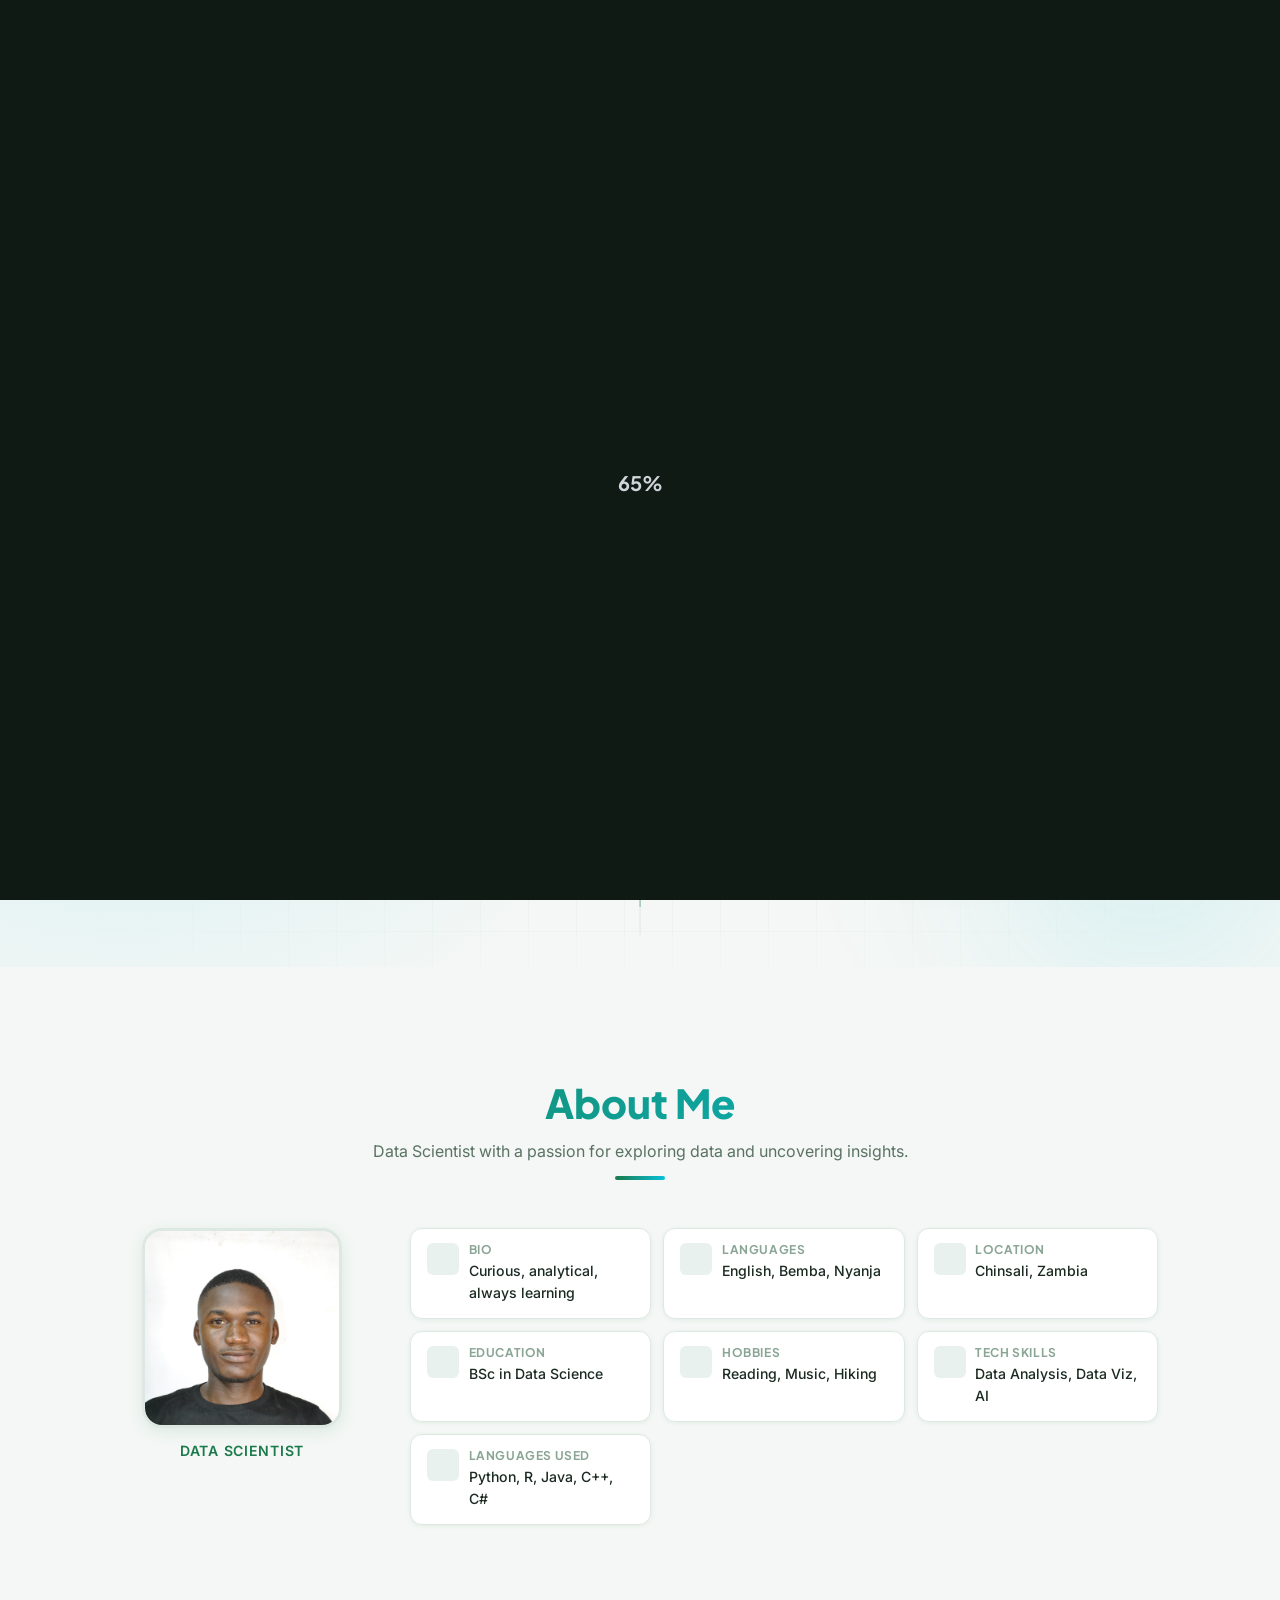
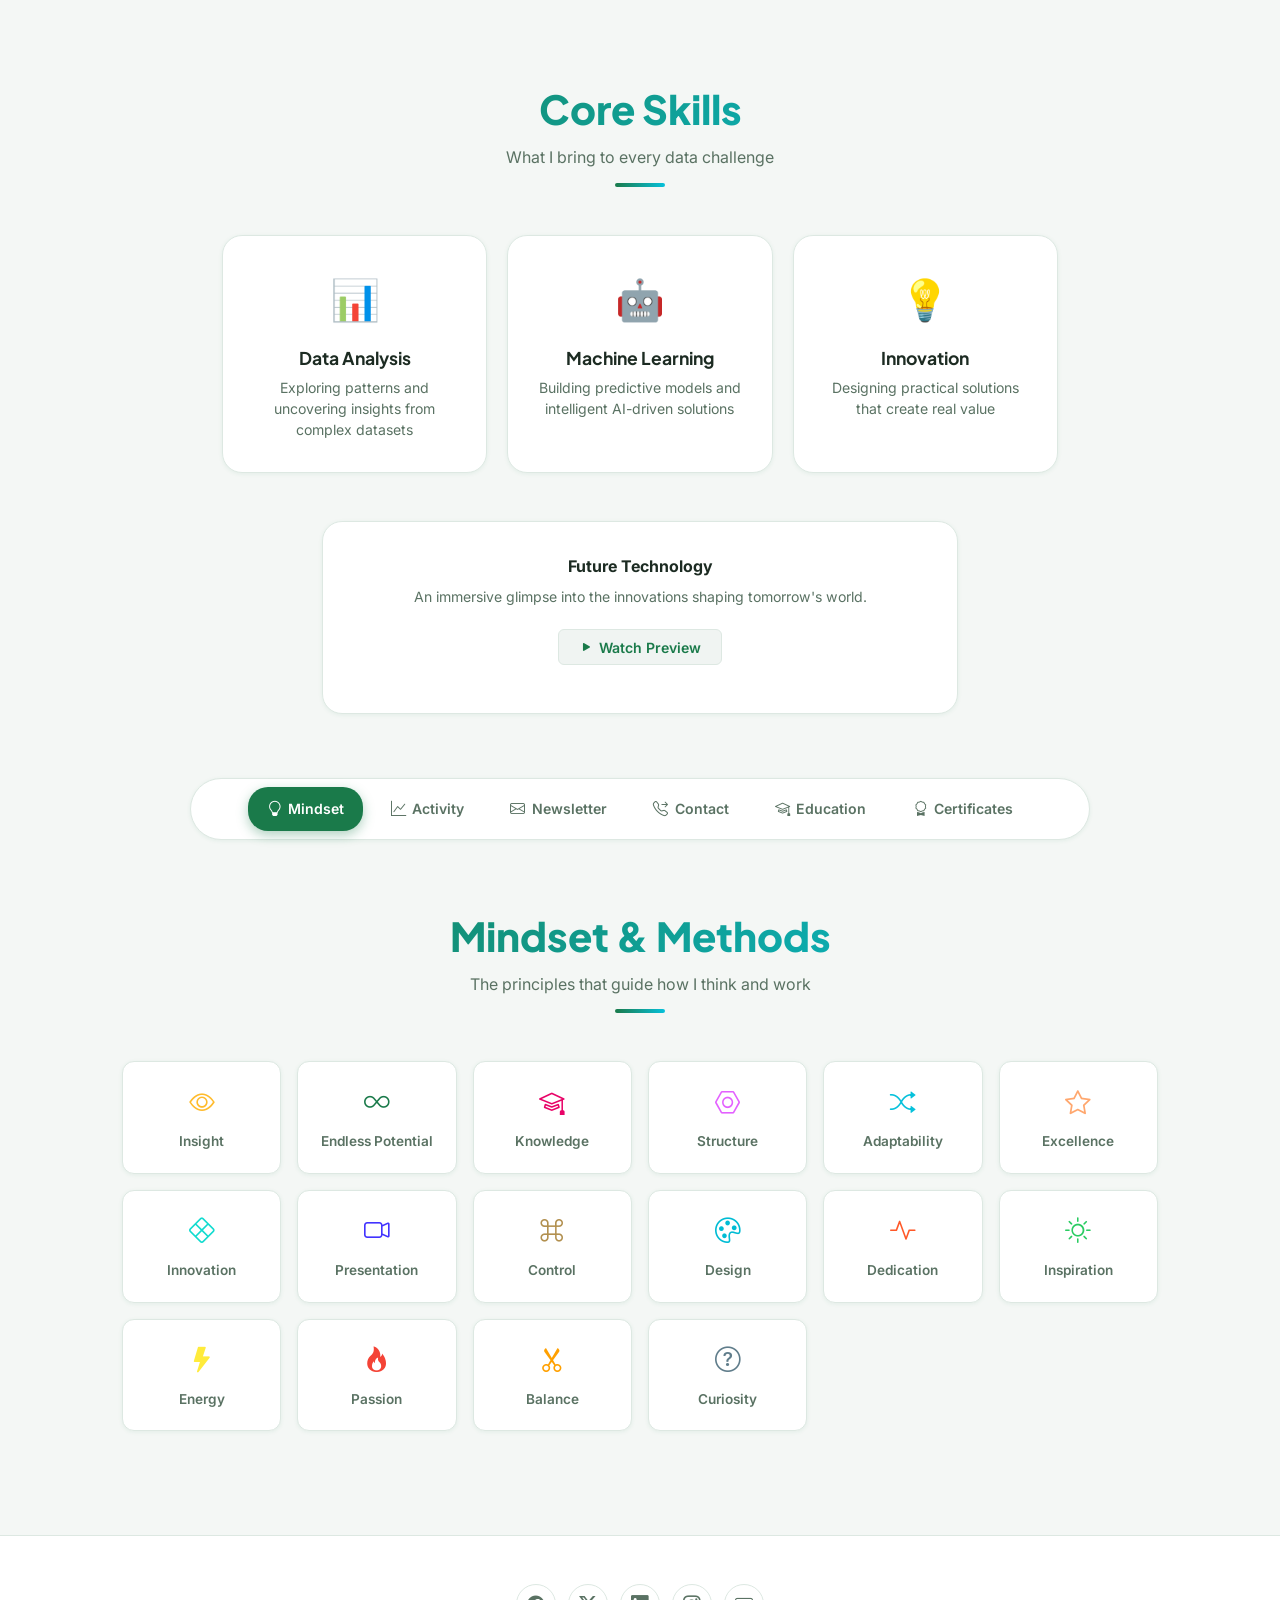
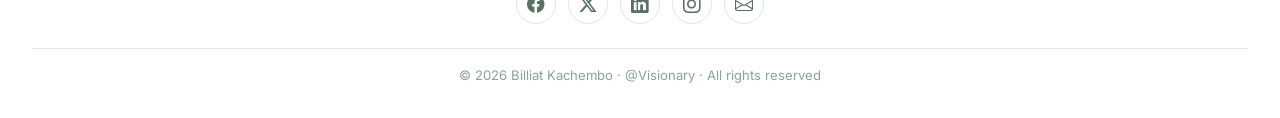
==== commit 4eeda882: "Update index.html" ====
--- a/index.html
+++ b/index.html
@@ -26,6 +26,7 @@
 
   <link rel="icon" type="image/png" href="favicon.png" />
   <link rel="sitemap" type="application/xml" href="/billiat-kachembo/sitemap.xml" />
+  <meta name="p:domain_verify" content="ca8208c7b0347ac7799ad955a642b342"/>
 
   <!-- Styles -->
   <link rel="stylesheet" href="style.css" />
